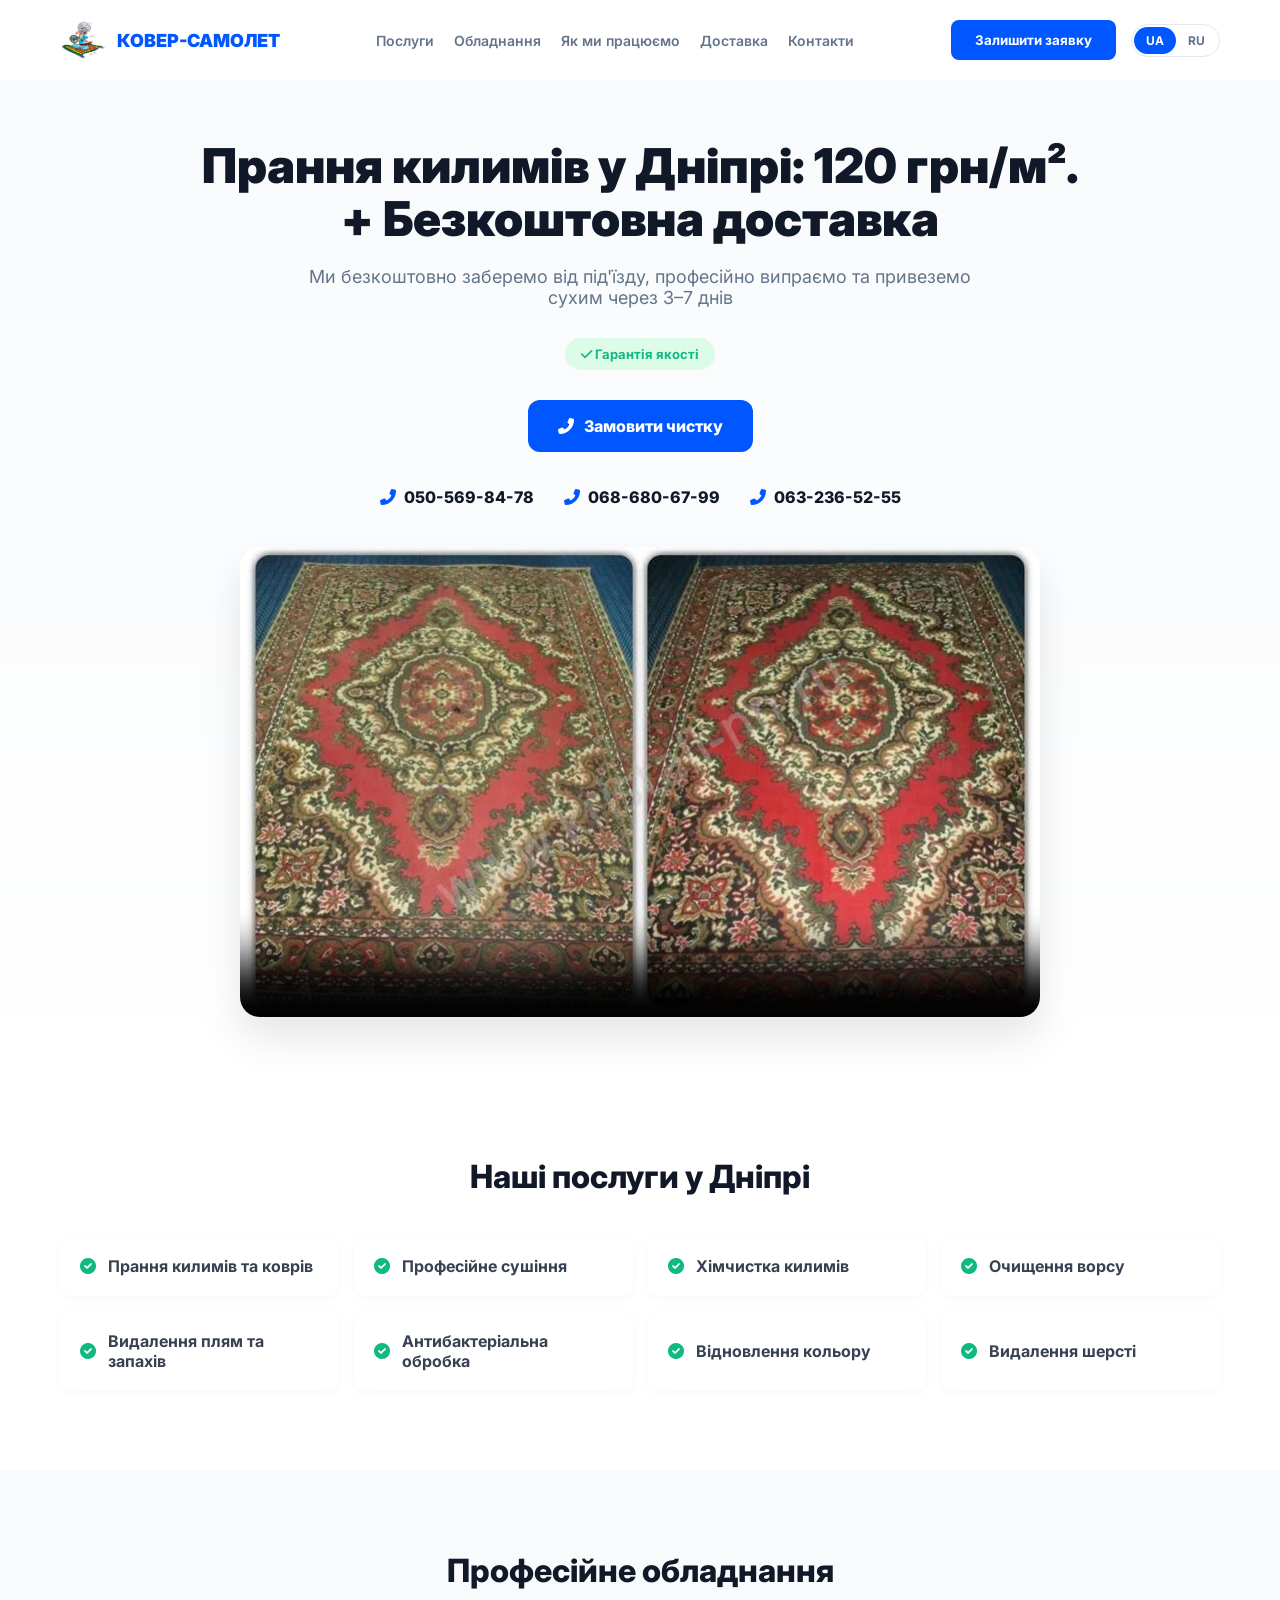
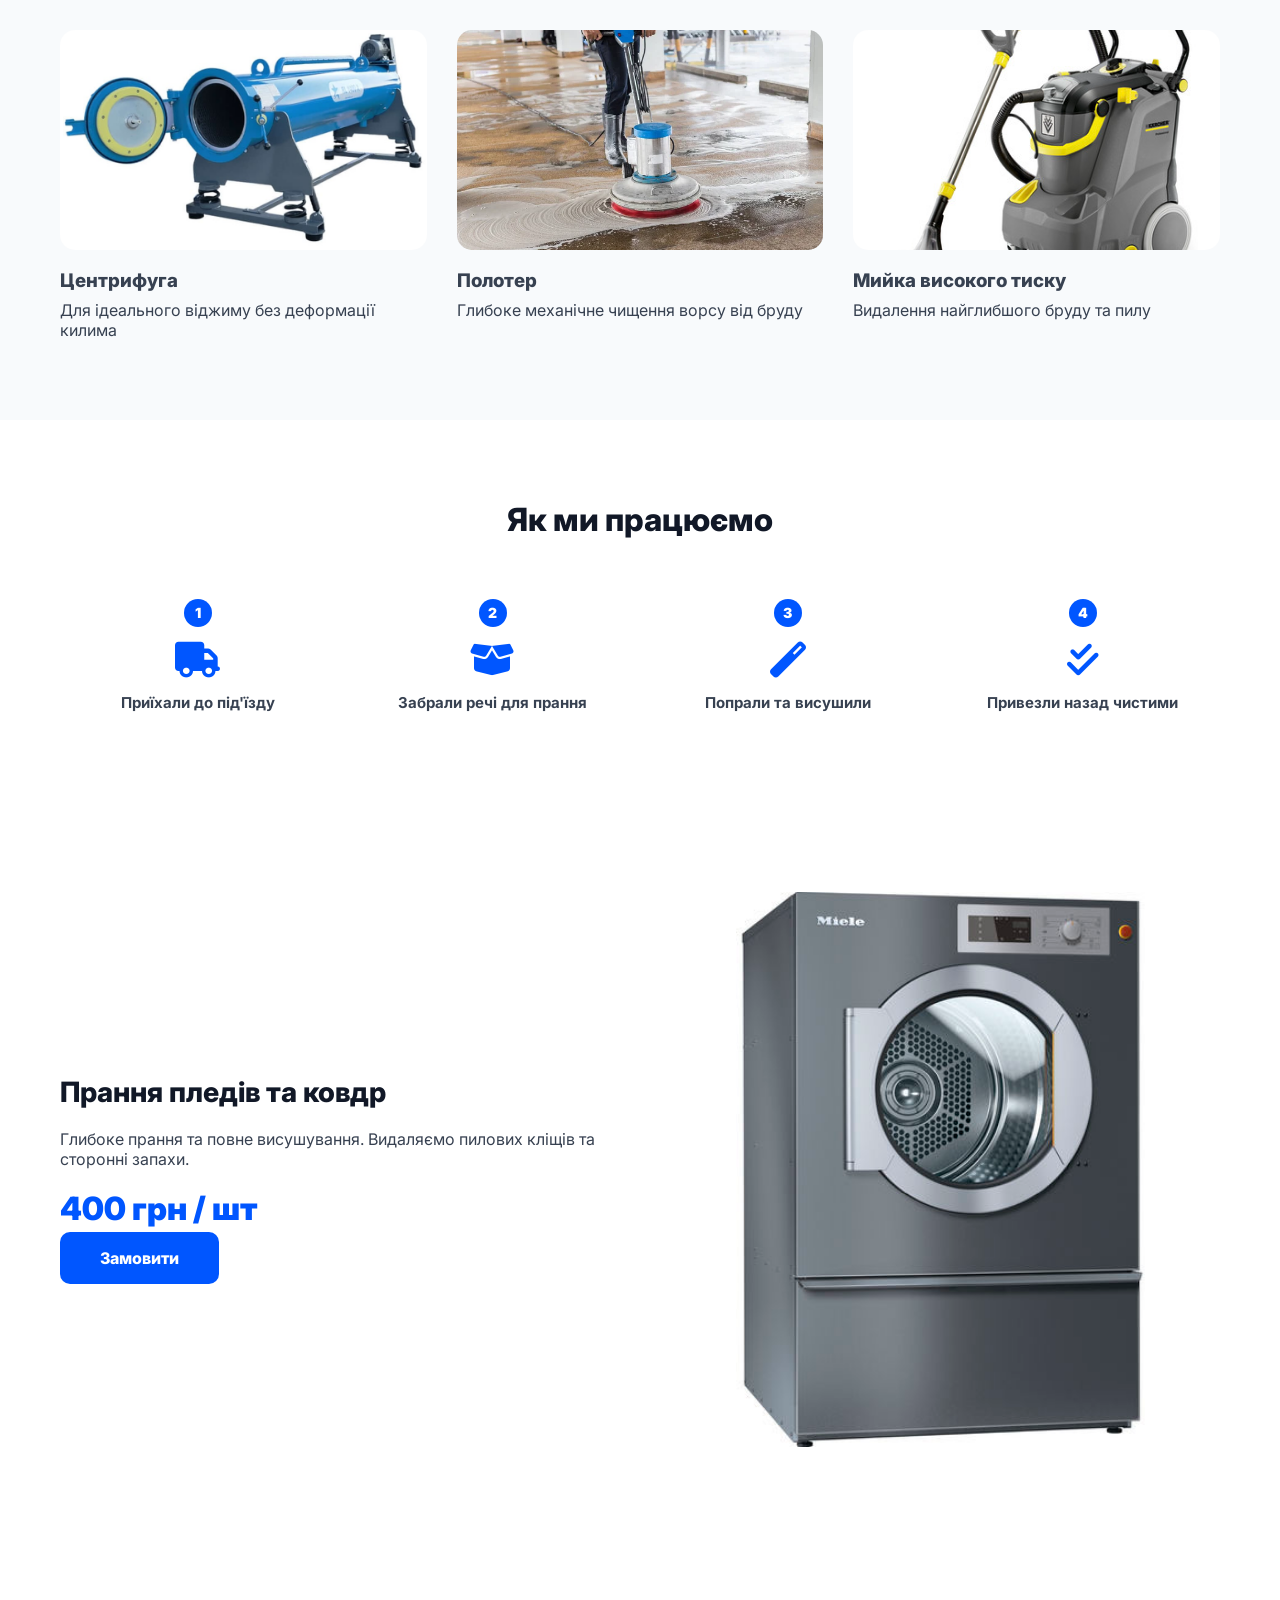
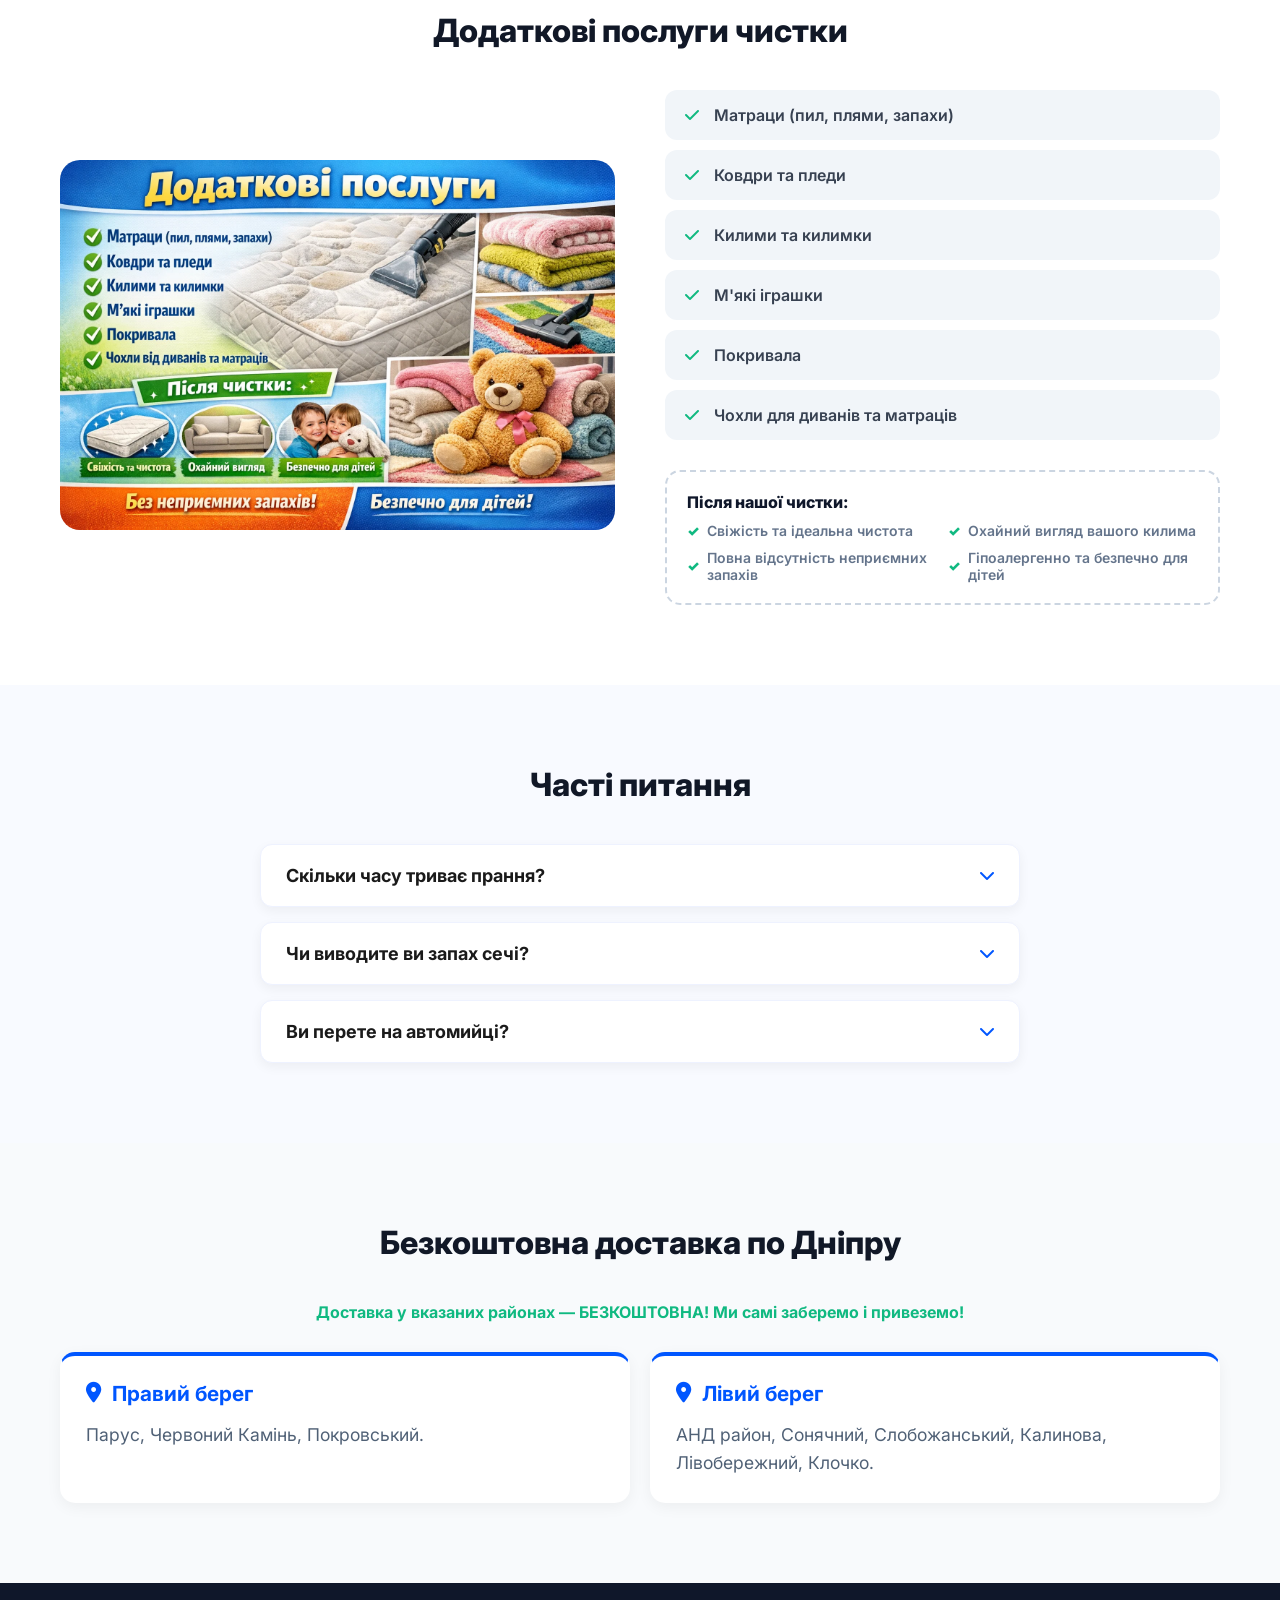
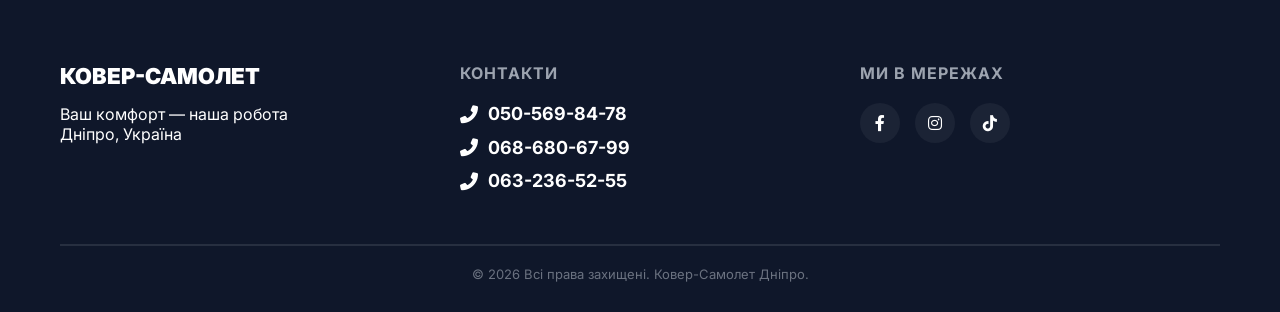
==== index.html @ 5b3a9a5a "Update index.html" ====
<!DOCTYPE html>
<html lang="uk">
<head>
    <meta charset="UTF-8">
    <meta name="viewport" content="width=device-width, initial-scale=1.0">
    
    <title>Прання килимів Дніпро 120 грн/м² | Хімчистка килимів з доставкою</title>
    <meta name="description" content="Професійне прання килимів у Дніпрі — 120 грн/м². Безкоштовний вивіз та доставка: Лівий берег, Парус, Перемога, Тополя, Калинова, Клочко, пр. Правда. Видаляємо плями та запахи за 3-7 днів!">
    <meta name="keywords" content="прання килимів дніпро, хімчистка килимів дніпро ціна, мийка коврів дніпро, почистити килим дніпро, прання ковдр дніпро, видалення запаху сечі з килима, виведення плям, прання пледів, чистка дитячих іграшок, прання пуховика дніпро, ковер самолет дніпро, прання килимів лівий берег, парус, перемога, тополя, калинова, клочко, проспект правди дніпро">
    
    <link rel="canonical" href="https://koversamolet.website/">
    <link rel="alternate" hreflang="uk" href="https://koversamolet.website/">
    <link rel="alternate" hreflang="ru" href="https://koversamolet.website/index-ru.html">
    <link rel="alternate" hreflang="x-default" href="https://koversamolet.website/">

    <meta property="og:type" content="website">
    <meta property="og:url" content="https://koversamolet.website/">
    <meta property="og:title" content="Прання килимів Дніпро — 120 грн/м² + Безкоштовна доставка">
    <meta property="og:description" content="Якісна мийка килимів, ковдр та верхнього одягу. Заберемо брудне — привеземо чисте! Працюємо по всьому Дніпру.">
    <meta property="og:image" content="https://koversamolet.website/images/6.png">
    <meta property="og:site_name" content="Ковер-Самолет">

    <script async src="https://www.googletagmanager.com/gtag/js?id=G-PGRF6WMZ29"></script>
    <script>
      window.dataLayer = window.dataLayer || [];
      function gtag(){dataLayer.push(arguments);}
      gtag('js', new Date());
      gtag('config', 'G-PGRF6WMZ29');
    </script>

    <script type="application/ld+json">
    {
      "@context": "https://schema.org",
      "@type": "LocalBusiness",
      "name": "Ковер-Самолет Дніпро",
      "image": "https://koversamolet.website/images/6.png",
      "@id": "https://koversamolet.website/",
      "url": "https://koversamolet.website/",
      "telephone": "+380505698478",
      "priceRange": "120 UAH - 400 UAH",
      "address": {
        "@type": "PostalAddress",
        "addressLocality": "Дніпро",
        "addressRegion": "Дніпропетровська область",
        "addressCountry": "UA"
      },
      "geo": {
        "@type": "GeoCoordinates",
        "latitude": 48.4647,
        "longitude": 35.0462
      },
      "openingHoursSpecification": {
        "@type": "OpeningHoursSpecification",
        "dayOfWeek": ["Monday", "Tuesday", "Wednesday", "Thursday", "Friday", "Saturday"],
        "opens": "09:00",
        "closes": "19:00"
      },
      "sameAs": [
        "https://www.facebook.com/kover.samolet.2025",
        "https://www.instagram.com/kover_samolet_dnipro/",
        "https://www.tiktok.com/@koversam0let"
      ]
    }
    </script>

    <link rel="stylesheet" href="style.css">
    <link rel="icon" type="image/png" href="images/favico8.png">
    <link rel="stylesheet" href="https://cdnjs.cloudflare.com/ajax/libs/font-awesome/6.0.0/css/all.min.css">
    <link href="https://fonts.googleapis.com/css2?family=Inter:wght@400;600;700;800;900&display=swap" rel="stylesheet">
</head>
<body>

<header class="header">
    <div class="container header-row">
        <div class="header-logo">
            <img src="images/6.png" alt="Ковер-Самолет Дніпро лого">
            <span class="brand-name">КОВЕР-САМОЛЕТ</span>
        </div>

        <nav class="header-nav" id="headerNav">
            <ul class="nav-list">
                <li><a href="#services">Послуги</a></li>
                <li><a href="#equipment">Обладнання</a></li>
                <li><a href="#how-it-works">Як ми працюємо</a></li>
                <li><a href="#delivery">Доставка</a></li>
                <li><a href="#contacts">Контакти</a></li>
            </ul>
        </nav>

        <div class="header-right">
            <button class="btn-blue modal-trigger desktop-only-btn">Залишити заявку</button>
                <div class="lang-switcher-pill">
                    <a href="/" class="lang-pill active">UA</a>
                    <a href="index-ru.html" class="lang-pill">RU</a>
                </div>
            <button class="menu-toggle" id="menuToggle">
                <i class="fas fa-bars"></i>
            </button>
        </div>
    </div>
</header>

<button class="mobile-floating-btn modal-trigger">
    <i class="fas fa-paper-plane"></i>
    <span>Залишити заявку</span>
</button>

<main>
    <section class="hero-section">
        <div class="container text-center">
            <h1 class="hero-h1">
            Прання килимів у Дніпрі: 120 грн/м².<br>
            + Безкоштовна доставка
            </h1>
            <p class="hero-subtext">Ми безкоштовно заберемо від під'їзду, професійно випраємо та привеземо сухим через 3–7 днів </p>
            
            <div class="hero-badges">
                <!-- <span class="badge-blue">довгий ворс 120 грн/м²</span> -->
                <span class="badge-green"><i class="fas fa-check"></i> Гарантія якості</span>
            </div>

            <div class="hero-action-btns">
                <a href="tel:0505698478" class="btn-main-solid">
                    <i class="fas fa-phone-alt"></i> 
                    <span>Замовити чистку</span>
                </a>
            </div>

            <div class="hero-phones-row">
                <a href="tel:0505698478"><i class="fas fa-phone-alt"></i> 050-569-84-78</a>
                <a href="tel:0686806799"><i class="fas fa-phone-alt"></i> 068-680-67-99</a>
                <a href="tel:0632365255"><i class="fas fa-phone-alt"></i> 063-236-52-55</a>
            </div>

            <div class="hero-video-box">
                <video controls playsinline poster="images/ba.webp">
                    <source src="video/1.mp4" type="video/mp4">
                </video>
            </div>
        </div>
    </section>

    <section id="services" class="section-padding">
        <div class="container">
            <h2 class="title-l text-center">Наші послуги у Дніпрі</h2>
            <div class="services-grid">
                <div class="s-card"><i class="fas fa-check-circle"></i> <span>Прання килимів та коврів</span></div>
                <div class="s-card"><i class="fas fa-check-circle"></i> <span>Професійне сушіння</span></div>
                <div class="s-card"><i class="fas fa-check-circle"></i> <span>Хімчистка килимів</span></div>
                <div class="s-card"><i class="fas fa-check-circle"></i> <span>Очищення ворсу</span></div>
                <div class="s-card"><i class="fas fa-check-circle"></i> <span>Видалення плям та запахів</span></div>
                <div class="s-card"><i class="fas fa-check-circle"></i> <span>Антибактеріальна обробка</span></div>
                <div class="s-card"><i class="fas fa-check-circle"></i> <span>Відновлення кольору</span></div>
                <div class="s-card"><i class="fas fa-check-circle"></i> <span>Видалення шерсті</span></div>
            </div>
        </div>
    </section>

    <section id="equipment" class="section-padding bg-soft">
        <div class="container">
            <h2 class="title-l text-center">Професійне обладнання</h2>
            <div class="equip-grid">
                <div class="equip-card">
                    <img src="images/2.jpg" alt="Центрифуга для віджиму килимів Дніпро">
                    <h3>Центрифуга</h3>
                    <p>Для ідеального віджиму без деформації килима</p>
                </div>
                <div class="equip-card">
                    <img src="images/1.jpg" alt="Полотер для механічного чищення ворсу килима">
                    <h3>Полотер</h3>
                    <p>Глибоке механічне чищення ворсу від бруду</p>
                </div>
                <div class="equip-card">
                    <img src="images/3.jpg" alt="Мийка високого тиску для чистки коврів">
                    <h3>Мийка високого тиску</h3>
                    <p>Видалення найглибшого бруду та пилу</p>
                </div>
            </div>
        </div>
    </section>

    <section id="how-it-works" class="section-padding">
        <div class="container">
            <h2 class="title-l text-center">Як ми працюємо</h2>
            <div class="steps-container">
                <div class="step-item">
                    <span class="step-num">1</span>
                    <i class="fas fa-truck"></i>
                    <p>Приїхали до під'їзду</p>
                </div>
                <div class="step-item">
                    <span class="step-num">2</span>
                    <i class="fas fa-box-open"></i>
                    <p>Забрали речі для прання</p>
                </div>
                <div class="step-item">
                    <span class="step-num">3</span>
                    <i class="fas fa-magic"></i>
                    <p>Попрали та висушили</p>
                </div>
                <div class="step-item">
                    <span class="step-num">4</span>
                    <i class="fas fa-check-double"></i>
                    <p>Привезли назад чистими</p>
                </div>
            </div>
        </div>
    </section>

    <!-- <section class="section-padding bg-soft">
        <div class="container split-layout">
            <div class="split-visual">
                <img src="images/VERHNYA.png" alt="Прання та чистка верхнього одягу Дніпро" class="rounded-img">
            </div>
            <div class="split-content">
                <h2 class="title-m">Прання верхнього одягу</h2>
                <p>Бережне чищення курток, пуховиків та пальт. Зберігаємо структуру наповнювача та колір.</p>
                <div class="price-tag"><span>400 грн / шт</span></div>
                <a href="tel:0505698478" class="btn-blue-xl">Замовити</a>
            </div>
        </div>
    </section> -->

    <section class="section-padding">
        <div class="container split-layout reverse">
            <div class="split-visual">
                <img src="images/5.jpg" alt="Професійне прання пледів та ковдр у Дніпрі" class="rounded-img">
            </div>
            <div class="split-content">
                <h2 class="title-m">Прання пледів та ковдр</h2>
                <p>Глибоке прання та повне висушування. Видаляємо пилових кліщів та сторонні запахи.</p>
                <div class="price-tag"><span>400 грн / шт</span></div>
                <a href="tel:0505698478" class="btn-blue-xl">Замовити</a>
            </div>
        </div>
    </section>

    <section class="section-padding">
        <div class="container">
            <h2 class="title-l text-center">Додаткові послуги чистки</h2>
            <div class="split-layout">
                <div class="split-visual">
                    <img src="images/dodatkoviposlugi.webp" alt="Додаткові послуги Ковер-Самолет" class="rounded-img">
                </div>
                <div class="split-content">
                    <div class="extra-services-list">
                        <div class="extra-item"><i class="fas fa-check"></i> <span>Матраци (пил, плями, запахи)</span></div>
                        <div class="extra-item"><i class="fas fa-check"></i> <span>Ковдри та пледи</span></div>
                        <div class="extra-item"><i class="fas fa-check"></i> <span>Килими та килимки</span></div>
                        <div class="extra-item"><i class="fas fa-check"></i> <span>М'які іграшки</span></div>
                        <div class="extra-item"><i class="fas fa-check"></i> <span>Покривала</span></div>
                        <div class="extra-item"><i class="fas fa-check"></i> <span>Чохли для диванів та матраців</span></div>
                    </div>
                    
                    <div class="after-clean-box">
                        <h4>Після нашої чистки:</h4>
                        <ul class="after-list">
                            <li>Свіжість та ідеальна чистота</li>
                            <li>Охайний вигляд вашого килима</li>
                            <li>Повна відсутність неприємних запахів</li>
                            <li>Гіпоалергенно та безпечно для дітей</li>
                        </ul>
                    </div>
                </div>
            </div>
        </div>
    </section>

    <section class="faq-section">
        <div class="container">
            <h2 class="title-l text-center">Часті питання</h2>
            <div class="faq-container">
                <div class="faq-item">
                    <button class="faq-question">
                        <span>Скільки часу триває прання?</span>
                        <i class="fas fa-chevron-down"></i>
                    </button>
                    <div class="faq-answer">
                        <div class="faq-answer-content">
                            Зазвичай весь процес (забір, прання, сушіння та доставка) займає від 3 до 7 днів.
                        </div>
                    </div>
                </div>

                <div class="faq-item">
                    <button class="faq-question">
                        <span>Чи виводите ви запах сечі?</span>
                        <i class="fas fa-chevron-down"></i>
                    </button>
                    <div class="faq-answer">
                        <div class="faq-answer-content">
                            Так, ми використовуємо спеціалізовану хімію, яка розщеплює джерело запаху на молекулярному рівні.
                        </div>
                    </div>
                </div>

                <div class="faq-item">
                    <button class="faq-question">
                        <span>Ви перете на автомийці?</span>
                        <i class="fas fa-chevron-down"></i>
                    </button>
                    <div class="faq-answer">
                        <div class="faq-answer-content">
                            Ні! У нас професійний цех з центрифугою та камерою для сушіння. Це гарантує якість.
                        </div>
                    </div>
                </div>
            </div>
        </div>
    </section>

    <section id="delivery" class="section-padding bg-soft">
        <div class="container">
            <h2 class="title-l text-center">Безкоштовна доставка по Дніпру</h2>
            <p class="text-center" style="margin-bottom: 30px; color: var(--green); font-weight: 700;">
                Доставка у вказаних районах — БЕЗКОШТОВНА! Ми самі заберемо і привеземо!
            </p>
            
            <div style="display: grid; grid-template-columns: repeat(auto-fit, minmax(300px, 1fr)); gap: 20px;">
                <div class="dist-card" style="background: #fff; padding: 25px; border-radius: 15px; box-shadow: 0 4px 15px rgba(0,0,0,0.05); border-top: 4px solid var(--blue);">
                    <h4 style="color: var(--blue); margin-bottom: 15px; font-size: 1.3rem;">
                        <i class="fas fa-map-marker-alt"></i> Правий берег
                    </h4>
                    <p style="line-height: 1.6; font-size: 1.1rem;">
                        Парус, Червоний Камінь, Покровський.
                    </p>
                </div>
                
                <div class="dist-card" style="background: #fff; padding: 25px; border-radius: 15px; box-shadow: 0 4px 15px rgba(0,0,0,0.05); border-top: 4px solid var(--blue);">
                    <h4 style="color: var(--blue); margin-bottom: 15px; font-size: 1.3rem;">
                        <i class="fas fa-map-marker-alt"></i> Лівий берег
                    </h4>
                    <p style="line-height: 1.6; font-size: 1.1rem;">
                        АНД район, Сонячний, Слобожанський, Калинова, Лівобережний, Клочко.
                    </p>
                </div>
            </div>
        </div>
    </section>
</main>

<footer class="footer-dark" id="contacts">
    <div class="container">
        <div class="footer-grid">
            <div class="footer-brand-col">
                <h2 class="f-logo">КОВЕР-САМОЛЕТ</h2>
                <p>Ваш комфорт — наша робота</p>
                <p>Дніпро, Україна</p>
            </div>
            <div class="footer-contacts-col">
                <h3>Контакти</h3>
                <div class="f-item">
                    <a href="tel:0505698478" style="text-decoration: none; color: inherit; display: inline-flex; align-items: center; gap: 10px;">
                        <i class="fas fa-phone-alt"></i> 050-569-84-78
                    </a>
                </div>
                <div class="f-item">
                    <a href="tel:0686806799" style="text-decoration: none; color: inherit; display: inline-flex; align-items: center; gap: 10px;">
                        <i class="fas fa-phone-alt"></i> 068-680-67-99
                    </a>
                </div>
                <div class="f-item">
                    <a href="tel:0632365255" style="text-decoration: none; color: inherit; display: inline-flex; align-items: center; gap: 10px;">
                        <i class="fas fa-phone-alt"></i> 063-236-52-55
                    </a>
                </div>
            </div>
            <div class="footer-social-col">
                <h3>Ми в мережах</h3>
                <div class="social-circles">
                    <a href="https://www.facebook.com/kover.samolet.2025" aria-label="Facebook"><i class="fab fa-facebook-f"></i></a>
                    <a href="https://www.instagram.com/kover_samolet_dnipro/" aria-label="Instagram"><i class="fab fa-instagram"></i></a>
                    <a href="https://www.tiktok.com/@koversam0let" aria-label="TikTok"><i class="fab fa-tiktok"></i></a>
                </div>
            </div>
        </div>
        <div class="footer-bottom">© 2026 Всі права захищені. Ковер-Самолет Дніпро.</div>
    </div>
</footer>

<div class="modal-overlay" id="requestModal">
    <div class="modal-box">
        <button class="close-modal">&times;</button>
        <h3>Швидка заявка</h3>
        <p>Залиште контакти, ми передзвонимо!</p>
        <form id="contactForm">
            <div class="form-group">
                <input type="text" id="formName" placeholder="Ваше ім'я" required>
            </div>
            <div class="form-group">
                <input type="tel" id="formPhone" placeholder="+38 (0__) ___ __ __" required>
            </div>
            <div class="form-group">
                <select id="formService">
                    <option value="carpet">Прання килима</option>
                    <option value="blanket">Прання пледа/ковдри</option>
                    <option value="clothes">Верхній одяг</option>
                </select>
            </div>
            <button type="submit" class="btn-blue-xl w-100">Відправити</button>
        </form>
    </div>
</div>
<script src="script.js"></script>
</body>
</html>
---- style.css ----
:root {
    --blue: #0056ff;
    --dark: #0f172a;
    --footer: #111827;
    --text: #374151;
    --light-bg: #f8fafc;
    --green: #10b981;
}

* { margin: 0; padding: 0; box-sizing: border-box; font-family: 'Inter', sans-serif; }
html { scroll-behavior: smooth; }
body { color: var(--text); background: #fff; overflow-x: hidden; width: 100%; }
.container { max-width: 1200px; margin: 0 auto; padding: 0 20px; }

/* Header */
.header { background: #fff; height: 80px; display: flex; align-items: center; position: sticky; top: 0; z-index: 1000; transition: 0.3s; }
.header-row { width: 100%; display: flex; justify-content: space-between; align-items: center; }
.header-logo { display: flex; align-items: center; gap: 10px; z-index: 1001; }
.header-logo img { height: 40px; }
.brand-name { font-weight: 900; font-size: 18px; color: var(--blue); }

.nav-list { list-style: none; display: flex; gap: 20px; }
.nav-list a { text-decoration: none; color: #64748b; font-weight: 600; font-size: 14px; transition: 0.3s; }
.nav-list a:hover { color: var(--blue); }

.header-right { display: flex; align-items: center; gap: 15px; }

/* Lang Pill */
.lang-switcher-pill { display: flex; border: 1px solid #e2e8f0; border-radius: 50px; background: #fff; padding: 2px; }
.lang-pill { padding: 6px 12px; font-size: 12px; font-weight: 700; cursor: pointer; color: #64748b; border-radius: 50px; transition: 0.3s; }
.lang-pill.active { background: var(--blue); color: #fff; }

/* Burger Toggle */
.menu-toggle { display: none; background: none; border: none; font-size: 22px; color: var(--blue); cursor: pointer; z-index: 1001; }

/* Hero */
.hero-section { padding: 60px 0; background: linear-gradient(to bottom, #f8fafc, #fff); }
.hero-h1 { font-size: 48px; font-weight: 900; line-height: 1.1; margin-bottom: 20px; color: #111827; }
.hero-subtext { font-size: 18px; color: #64748b; margin-bottom: 30px; max-width: 700px; margin-left: auto; margin-right: auto; }
.hero-badges { display: flex; justify-content: center; gap: 10px; margin-bottom: 30px; flex-wrap: wrap; }
.badge-blue { background: #e0e7ff; color: var(--blue); padding: 8px 16px; border-radius: 30px; font-weight: 700; font-size: 13px; }
.badge-green { background: #dcfce7; color: var(--green); padding: 8px 16px; border-radius: 30px; font-weight: 700; font-size: 13px; }

.hero-action-btns { display: flex; justify-content: center; gap: 15px; margin-bottom: 35px; }
.btn-main-solid { background: var(--blue); color: #fff; padding: 16px 30px; border-radius: 12px; text-decoration: none; font-weight: 800; display: flex; align-items: center; gap: 10px; }
.btn-main-outline { border: 2px solid var(--blue); color: var(--blue); padding: 16px 30px; border-radius: 12px; text-decoration: none; font-weight: 800; display: flex; align-items: center; gap: 10px; }

.hero-phones-row { display: flex; justify-content: center; gap: 30px; margin-bottom: 40px; flex-wrap: wrap; }
.hero-phones-row a { text-decoration: none; color: #111827; font-weight: 800; font-size: 16px; display: flex; align-items: center; gap: 8px; }
.hero-phones-row a i { color: var(--blue); }

.hero-video-box { max-width: 800px; margin: 0 auto; border-radius: 20px; overflow: hidden; box-shadow: 0 20px 40px rgba(0,0,0,0.1); }
.hero-video-box video { width: 100%; display: block; }

/* Common Sections */
.section-padding { padding: 80px 0; }
.bg-soft { background: var(--light-bg); }
.title-l { font-size: 32px; font-weight: 800; margin-bottom: 40px; color: #111827; }
.title-m { font-size: 28px; font-weight: 800; margin-bottom: 20px; color: #111827; }
.text-center { text-align: center; }

/* Grids */
.services-grid { display: grid; grid-template-columns: repeat(auto-fit, minmax(260px, 1fr)); gap: 15px; }
.s-card { background: #fff; padding: 20px; border-radius: 12px; display: flex; align-items: center; gap: 12px; font-weight: 700; box-shadow: 0 2px 10px rgba(0,0,0,0.03); }
.s-card i { color: var(--green); }

.equip-grid { display: grid; grid-template-columns: repeat(auto-fit, minmax(300px, 1fr)); gap: 30px; }
.equip-card img { width: 100%; height: 220px; object-fit: cover; border-radius: 15px; margin-bottom: 15px; }
.equip-card h3 { font-weight: 800; margin-bottom: 8px; }

.steps-container { display: grid; grid-template-columns: repeat(auto-fit, minmax(200px, 1fr)); gap: 20px; }
.step-item { text-align: center; padding: 20px; }
.step-num { background: var(--blue); color: #fff; width: 28px; height: 28px; border-radius: 50%; display: flex; align-items: center; justify-content: center; margin: 0 auto 15px; font-weight: 900; font-size: 14px; }
.step-item i { font-size: 36px; color: var(--blue); margin-bottom: 15px; display: block; }
.step-item p { font-weight: 700; font-size: 15px; }

/* Split Layout */
.split-layout { display: flex; align-items: center; gap: 50px; flex-wrap: wrap; }
.split-layout.reverse { flex-direction: row-reverse; }
.split-visual, .split-content { flex: 1; min-width: 300px; }
.rounded-img { width: 100%; border-radius: 20px; }
.price-tag { font-size: 32px; font-weight: 900; color: var(--blue); margin: 20px 0; }
.btn-blue { background: var(--blue); color: #fff; border: none; padding: 12px 24px; border-radius: 8px; font-weight: 700; cursor: pointer; }
.btn-blue-xl { background: var(--blue); color: #fff; border: none; padding: 16px 40px; border-radius: 10px; font-size: 16px; font-weight: 800; cursor: pointer; transition: 0.3s; }

/* Footer */
.footer-dark { background: var(--footer); color: #fff; padding: 60px 0 20px; }
.f-logo { font-size: 22px; font-weight: 900; margin-bottom: 15px; color: #fff; }
.footer-contacts-col h3, .footer-social-col h3 { font-size: 16px; color: #9ca3af; margin-bottom: 20px; text-transform: uppercase; letter-spacing: 1px; }
.f-item { font-size: 18px; font-weight: 700; margin-bottom: 12px; }
.social-circles { display: flex; gap: 12px; }
.social-circles a { width: 40px; height: 40px; background: rgba(255,255,255,0.05); border-radius: 50%; display: flex; align-items: center; justify-content: center; color: #fff; text-decoration: none; transition: 0.3s; }
.social-circles a:hover { background: var(--blue); }
.footer-bottom { border-top: 1px solid rgba(255,255,255,0.1); padding-top: 20px; text-align: center; color: #6b7280; font-size: 13px; }

/* Modal */
.modal-overlay { position: fixed; inset: 0; background: rgba(0,0,0,0.7); z-index: 2000; display: none; align-items: center; justify-content: center; padding: 20px; }
.modal-overlay.active { display: flex; }
.modal-box { background: #fff; padding: 30px; border-radius: 20px; max-width: 400px; width: 100%; position: relative; animation: slideUp 0.3s ease; }
@keyframes slideUp { from { opacity: 0; transform: translateY(20px); } to { opacity: 1; transform: translateY(0); } }
.close-modal { position: absolute; top: 15px; right: 20px; font-size: 24px; border: none; background: none; cursor: pointer; color: #64748b; }
.form-group { margin-bottom: 15px; }
.form-group input, .form-group select { width: 100%; padding: 12px; border-radius: 8px; border: 1px solid #e2e8f0; font-size: 15px; outline: none; }
.w-100 { width: 100%; }

/* --- MOBILE OPTIMIZATION --- */
@media (max-width: 992px) {
    .menu-toggle { display: block; }
    .header-nav { position: fixed; top: 0; left: -100%; width: 80%; height: 100vh; background: #fff; z-index: 1000; padding: 100px 30px; transition: 0.4s; box-shadow: 10px 0 30px rgba(0,0,0,0.1); }
    .header-nav.active { left: 0; }
    .nav-list { flex-direction: column; gap: 25px; }
    .nav-list a { font-size: 18px; color: var(--dark); }
    .header-right .btn-blue { display: none; } /* Hide small btn on mobile header */
}

@media (max-width: 768px) {
    .hero-h1 { font-size: 32px; }
    .hero-subtext { font-size: 16px; }
    .hero-action-btns { flex-direction: column; }
    .btn-main-solid, .btn-main-outline { width: 100%; justify-content: center; }
    .hero-phones-row { flex-direction: column; gap: 15px; align-items: center; }
    .section-padding { padding: 50px 0; }
    .title-l { font-size: 26px; }
    .split-layout.reverse { flex-direction: column; } /* Don't reverse on mobile for better flow */
    .split-layout { text-align: center; }
}
/* Стилі для додаткових послуг */
.extra-services-list { display: flex; flex-direction: column; gap: 10px; margin-bottom: 30px; }
.extra-item { 
    background: #f1f5f9; 
    padding: 15px 20px; 
    border-radius: 12px; 
    display: flex; 
    align-items: center; 
    gap: 15px; 
    font-weight: 600;
    transition: 0.3s;
}
.extra-item i { color: var(--green); }
.extra-item:hover { background: #e2e8f0; transform: translateX(5px); }

.after-clean-box { background: #fff; border: 2px dashed #cbd5e1; padding: 20px; border-radius: 15px; }
.after-clean-box h4 { margin-bottom: 10px; color: var(--dark); font-weight: 800; }
.after-list { list-style: none; display: grid; grid-template-columns: 1fr 1fr; gap: 10px; }
.after-list li { font-size: 14px; font-weight: 600; color: #64748b; display: flex; align-items: center; gap: 8px; }
.after-list li::before { content: '✓'; color: var(--green); font-weight: 900; }

@media (max-width: 600px) {
    .after-list { grid-template-columns: 1fr; }
}
/* Контейнер для питань */
.faq-container {
    max-width: 900px;
    margin: 40px auto;
    display: flex;
    flex-direction: column;
    gap: 16px; /* Відстань між картками */
    padding: 0 20px;
}

/* Сама картка */
.faq-item {
    background: #ffffff;
    border-radius: 12px;
    box-shadow: 0 4px 12px rgba(0, 0, 0, 0.05); /* М'яка тінь */
    overflow: hidden;
    transition: transform 0.2s ease, box-shadow 0.2s ease;
}

/* Кнопка питання */
.faq-question {
    width: 100%;
    padding: 22px 28px;
    display: flex;
    justify-content: space-between;
    align-items: center;
    background: none;
    border: none;
    cursor: pointer;
    text-align: left;
    outline: none;
}
/* Найти этот блок и заменить на: */
.footer-grid {
    display: grid;
    grid-template-columns: repeat(auto-fit, minmax(200px, 1fr));
    gap: 40px;
    /* Линия border-bottom удалена отсюда */
    padding-bottom: 40px;
}

/* Линия в .footer-bottom остается, чтобы разделять основной блок и копирайт */
.footer-bottom { 
    border-top: 1px solid rgba(255,255,255,0.1); 
    padding-top: 20px; 
    text-align: center; 
    color: #6b7280; 
    font-size: 13px; 
}
.faq-question span {
    font-size: 18px;
    font-weight: 700;
    color: #1a1a1a;
}

.faq-question i {
    font-size: 16px;
    color: #333;
    transition: transform 0.3s ease;
}

/* Блок відповіді (прихований) */
.faq-answer {
    max-height: 0;
    overflow: hidden;
    transition: max-height 0.3s ease-out;
    background: #ffffff;
}

.faq-answer-content {
    padding: 0 28px 22px 28px;
    color: #555;
    line-height: 1.6;
    font-size: 16px;
}

/* Активний стан */
.faq-item.active {
    box-shadow: 0 8px 24px rgba(0, 0, 0, 0.08);
}

.faq-item.active .faq-answer {
    max-height: 300px; /* Достатньо для тексту */
}

.faq-item.active .faq-question i {
    transform: rotate(180deg); /* Поворот стрілочки */
}
/* --- ВИПРАВЛЕННЯ ТА ДОДАТКОВІ СТИЛІ --- */

/* Секція FAQ */
.faq-section {
    padding: 80px 0;
    background-color: #f8faff;
}

.faq-container {
    max-width: 800px;
    margin: 0 auto;
    display: flex;
    flex-direction: column;
    gap: 15px;
}

.faq-item {
    background: #fff;
    border-radius: 12px;
    border: 1px solid #eef2ff;
    overflow: hidden;
    transition: all 0.3s ease;
}

.faq-question {
    width: 100%;
    padding: 20px 25px;
    display: flex;
    justify-content: space-between;
    align-items: center;
    background: none;
    border: none;
    cursor: pointer;
    font-size: 1.1rem;
    font-weight: 600;
    color: #1a2b4b;
    text-align: left;
}

.faq-question i {
    transition: transform 0.3s ease;
    color: #0056ff;
}

.faq-answer {
    max-height: 0;
    overflow: hidden;
    transition: max-height 0.3s ease-out;
    background: #fcfdff;
}

.faq-answer-content {
    padding: 0 25px 20px 25px;
    color: #506176;
    line-height: 1.6;
}

/* Активний стан FAQ */
.faq-item.active {
    border-color: #0056ff;
    box-shadow: 0 10px 25px rgba(0, 86, 255, 0.05);
}

.faq-item.active .faq-question i {
    transform: rotate(180deg);
}

.faq-item.active .faq-answer {
    max-height: 300px; /* Достатньо для тексту */
}

/* Секція Доставки */
.districts-grid {
    display: grid;
    grid-template-columns: repeat(auto-fit, minmax(280px, 1fr));
    gap: 20px;
    margin-top: 40px;
}

.dist-card {
    background: #fff;
    padding: 30px;
    border-radius: 20px;
    box-shadow: 0 10px 30px rgba(0,0,0,0.05);
    transition: transform 0.3s ease;
    border: 1px solid transparent;
}

.dist-card:hover {
    transform: translateY(-5px);
    border-color: #0056ff;
}

.dist-card h4 {
    color: #0056ff;
    font-size: 1.25rem;
    margin-bottom: 15px;
    display: flex;
    align-items: center;
    gap: 10px;
}

.dist-card p {
    color: #506176;
    line-height: 1.5;
    font-size: 0.95rem;
}

/* Виправлення футера (щоб не було дірок) */
.footer-dark {
    background: #0f172a;
    color: #fff;
    padding: 80px 0 30px;
}

.footer-grid {
    display: grid;
    grid-template-columns: repeat(auto-fit, minmax(200px, 1fr));
    gap: 40px;
    border-bottom: 1px solid rgba(255,255,255,0.1);
    padding-bottom: 40px;
}

.social-circles {
    display: flex;
    gap: 15px;
    margin-top: 15px;
}

.social-circles a {
    width: 40px;
    height: 40px;
    background: rgba(255,255,255,0.05);
    border-radius: 50%;
    display: flex;
    align-items: center;
    justify-content: center;
    color: #fff;
    text-decoration: none;
    transition: 0.3s;
}

.social-circles a:hover {
    background: #0056ff;
    transform: translateY(-3px);
}

/* Адаптивність для мобільних */
@media (max-width: 768px) {
    .faq-question {
        font-size: 1rem;
        padding: 15px;
    }
    
    .districts-grid {
        grid-template-columns: 1fr; /* На телефонах по одному в ряд */
    }
    
    .section-padding {
        padding: 50px 0;
    }

    .title-l {
        font-size: 1.8rem;
    }
}
/* Кнопка "Залишити заявку" для телефона (плавающая) */
.mobile-floating-btn {
    display: none;
    position: fixed;
    bottom: 20px;
    right: 20px;
    z-index: 999;
    background: var(--blue);
    color: white;
    border: none;
    padding: 15px 25px;
    border-radius: 50px;
    font-weight: 800;
    box-shadow: 0 10px 25px rgba(0, 86, 255, 0.4);
    align-items: center;
    gap: 10px;
    text-decoration: none;
    animation: pulse 2s infinite;
}

@keyframes pulse {
    0% { transform: scale(1); }
    50% { transform: scale(1.05); }
    100% { transform: scale(1); }
}

.desktop-only-btn { display: block; }

@media (max-width: 768px) {
    .desktop-only-btn { display: none; }
    .mobile-floating-btn { display: flex; }
    .brand-name { font-size: 14px; }
}
/* Прибираємо підкреслення у всіх посилань та номерів */
a, a:hover, a:focus, a:active {
    text-decoration: none !important;
}

/* Окремо для мобільної кнопки та футера */
.mobile-floating-btn, .f-item a, .hero-phones-row a {
    text-decoration: none !important;
}
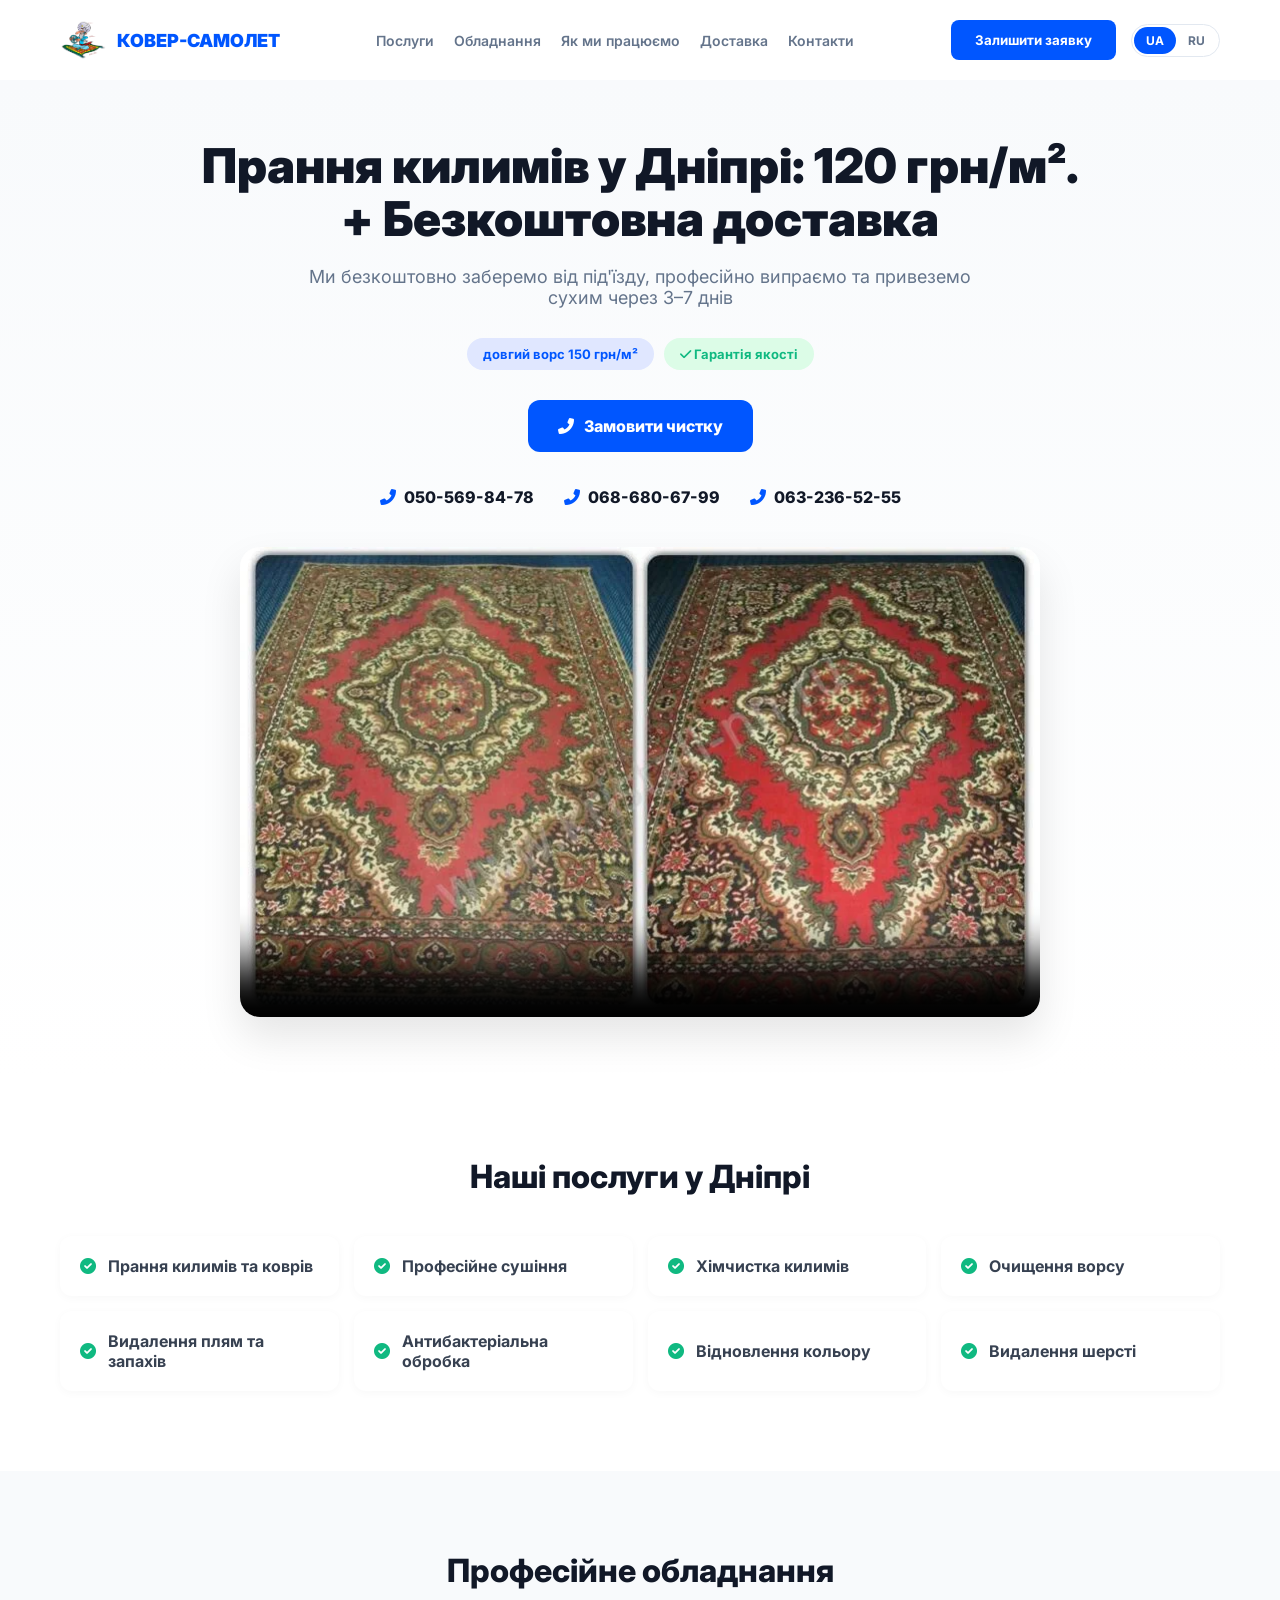
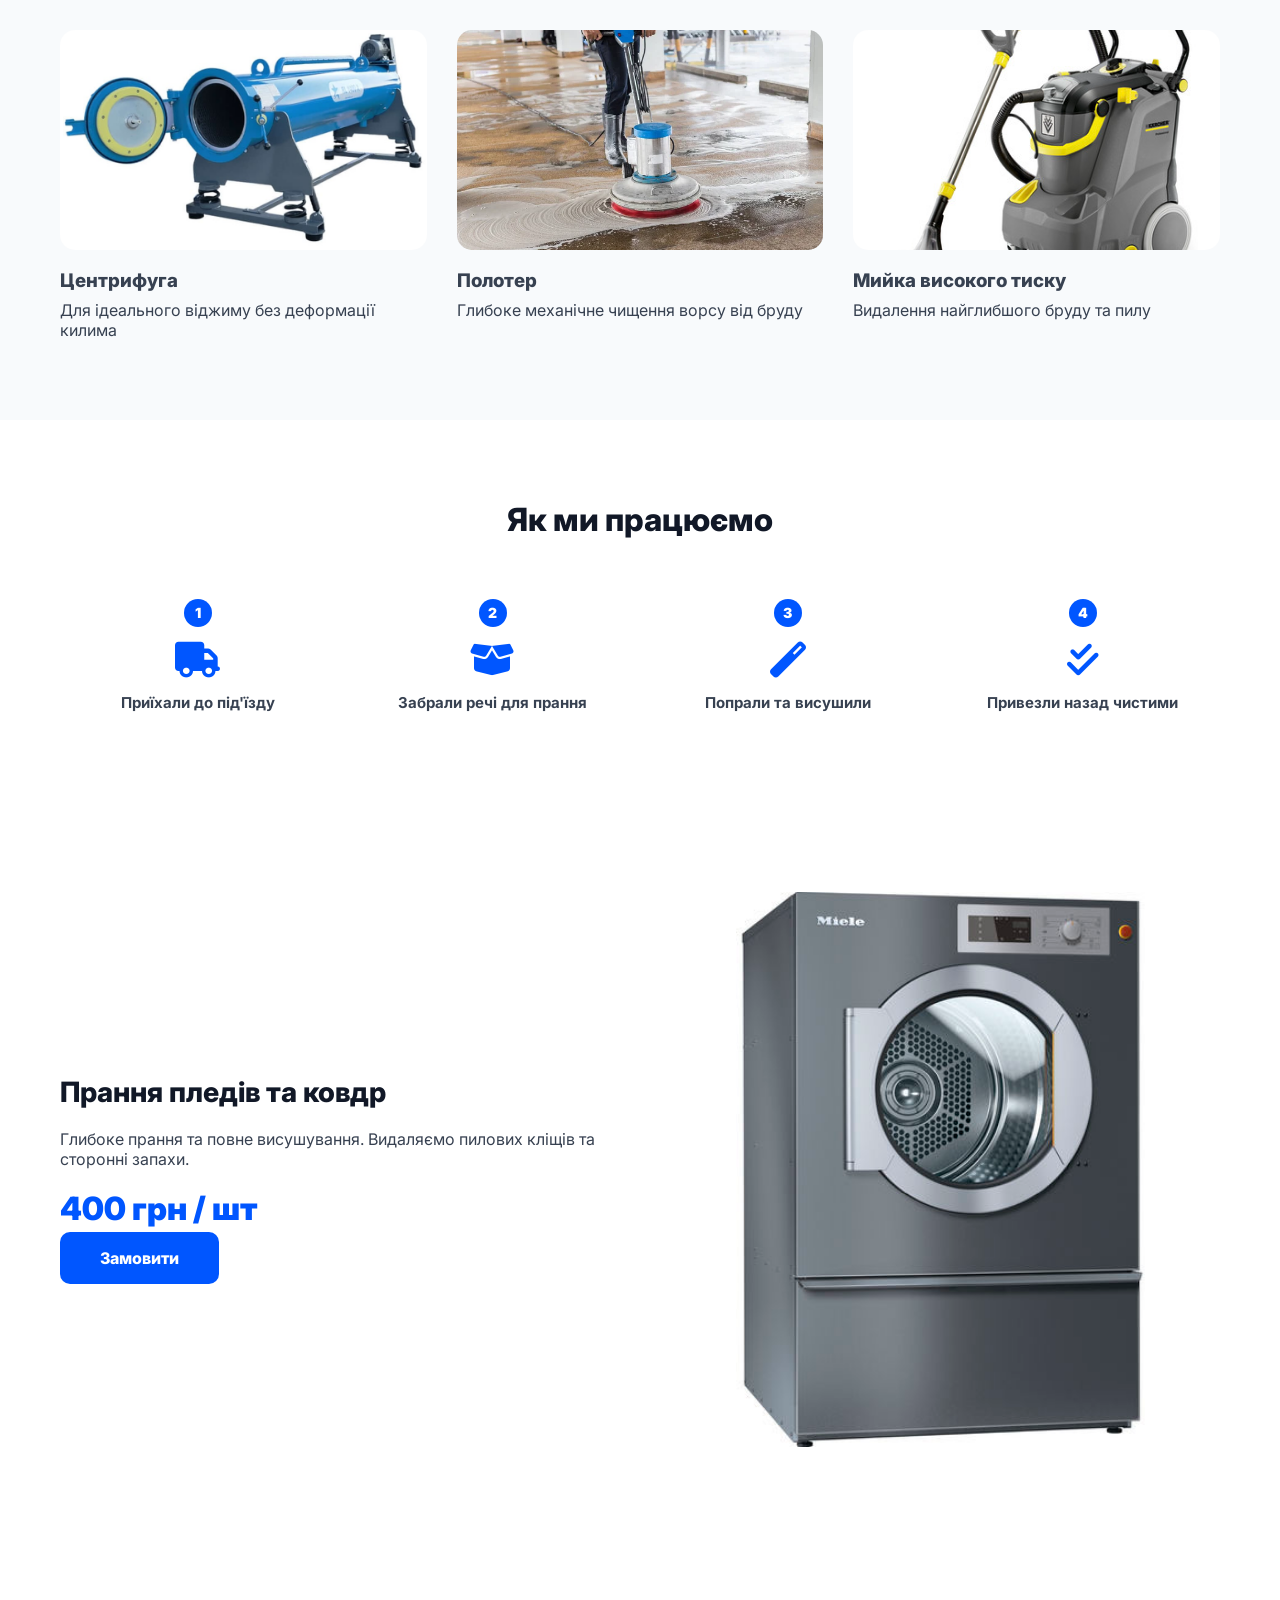
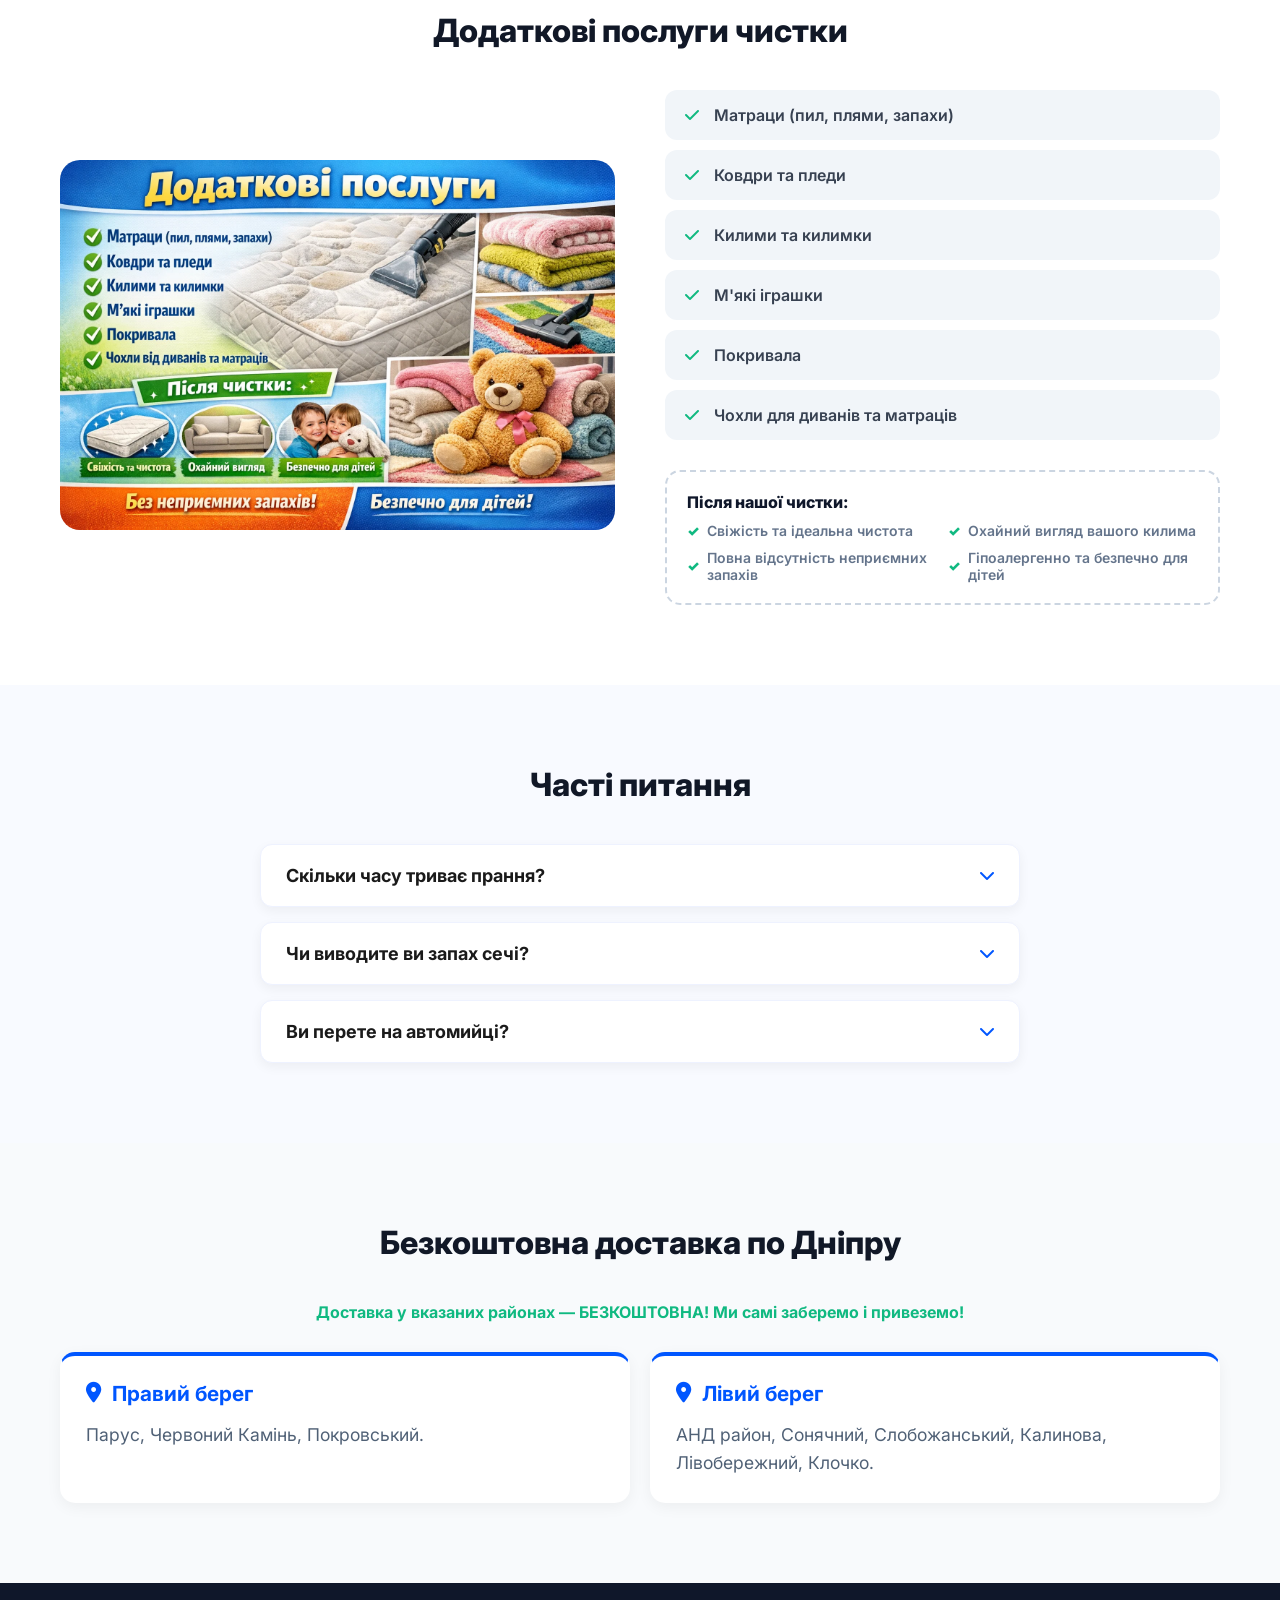
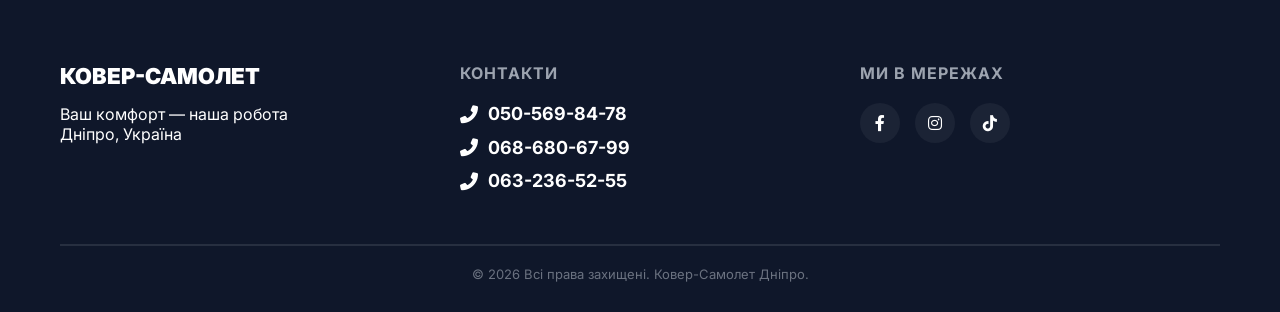
==== commit 474c7cab: "Update index.html change long vors" ====
--- a/index.html
+++ b/index.html
@@ -115,7 +115,7 @@
             <p class="hero-subtext">Ми безкоштовно заберемо від під'їзду, професійно випраємо та привеземо сухим через 3–7 днів </p>
             
             <div class="hero-badges">
-                <!-- <span class="badge-blue">довгий ворс 120 грн/м²</span> -->
+                <span class="badge-blue">довгий ворс 150 грн/м²</span>
                 <span class="badge-green"><i class="fas fa-check"></i> Гарантія якості</span>
             </div>
 
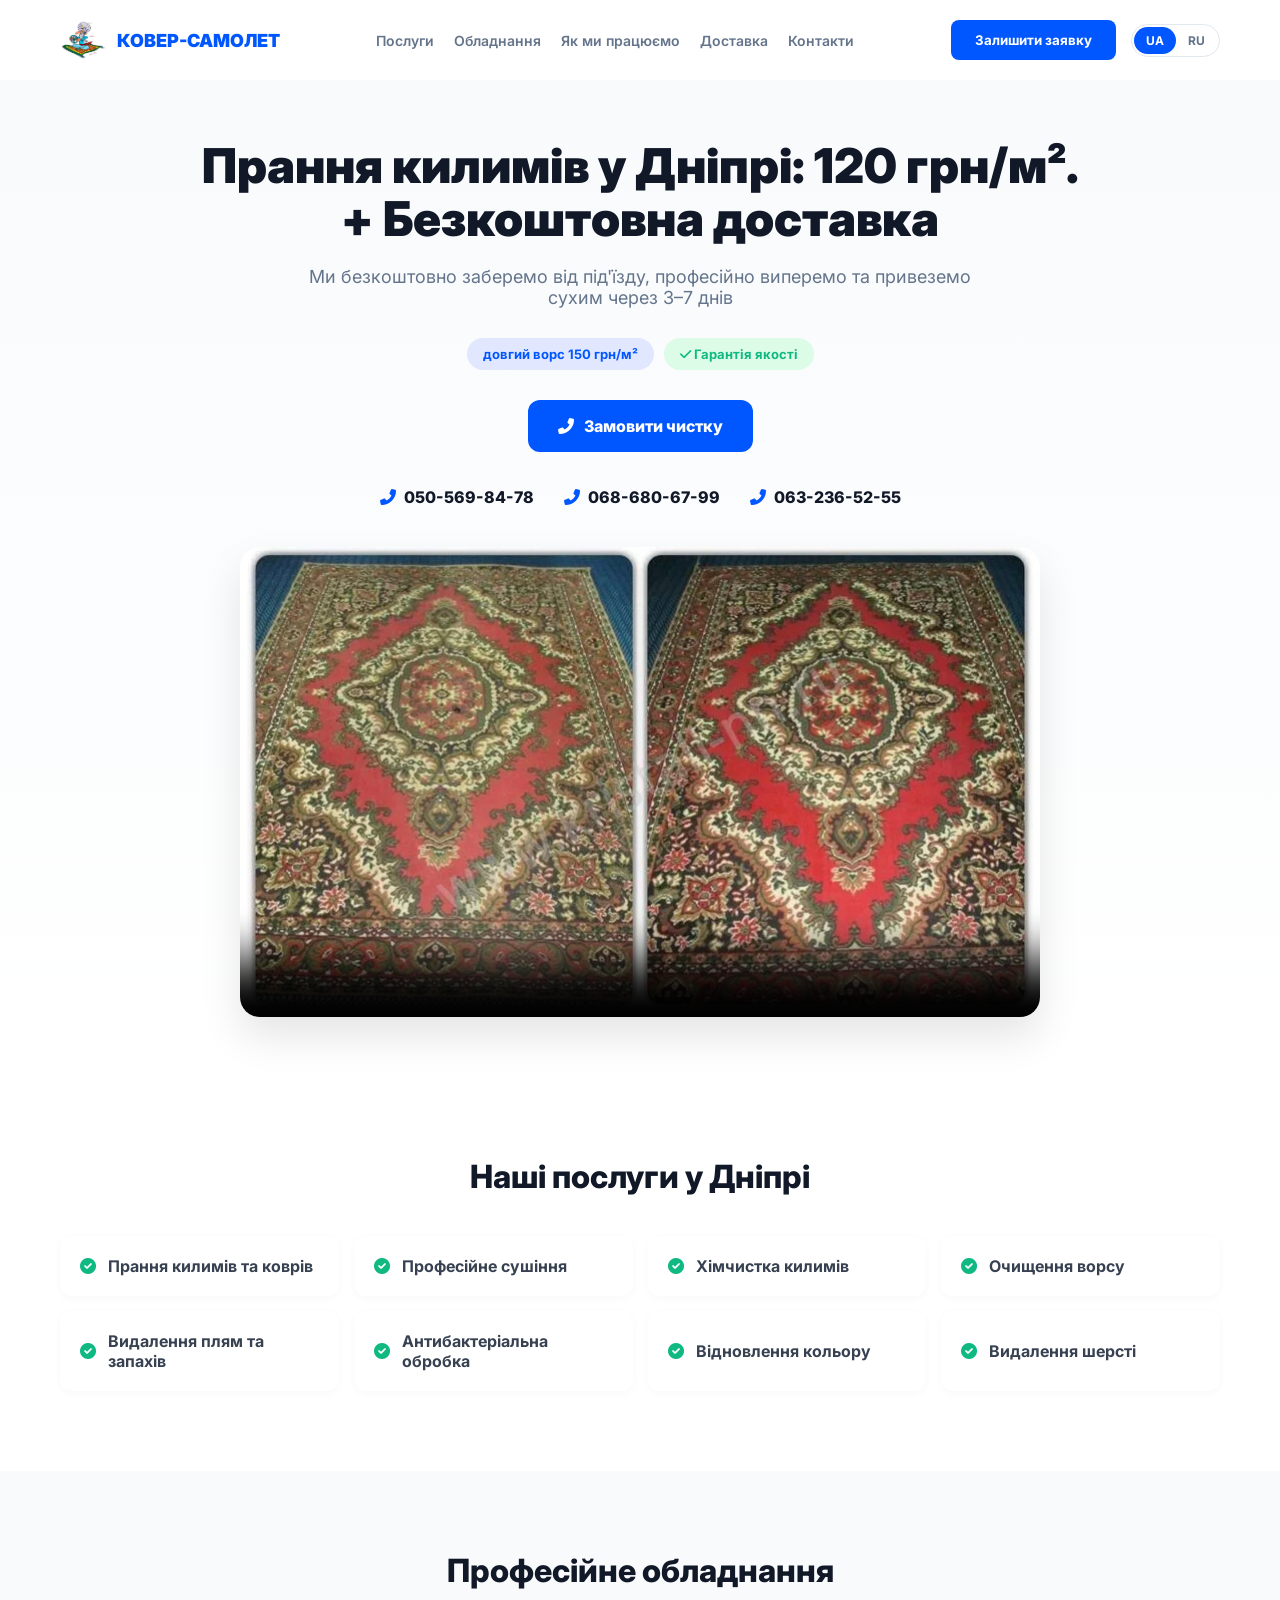
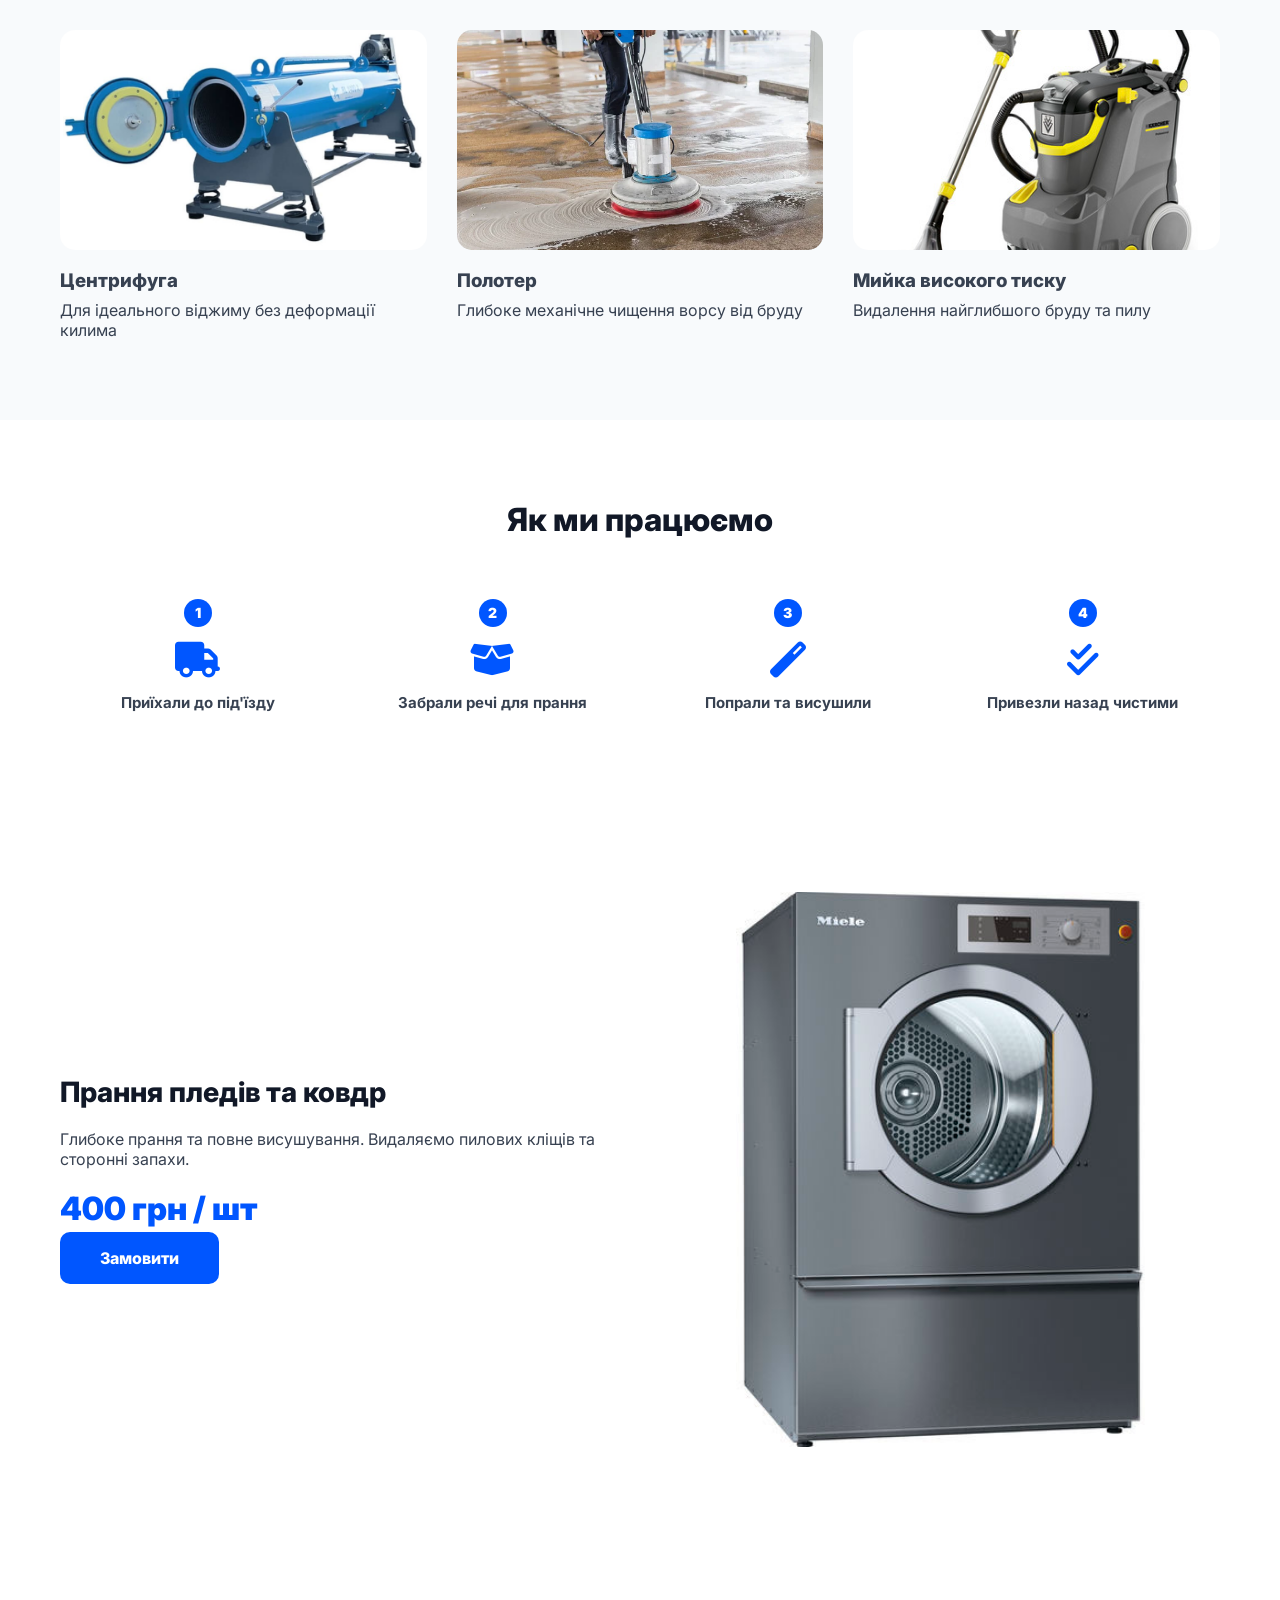
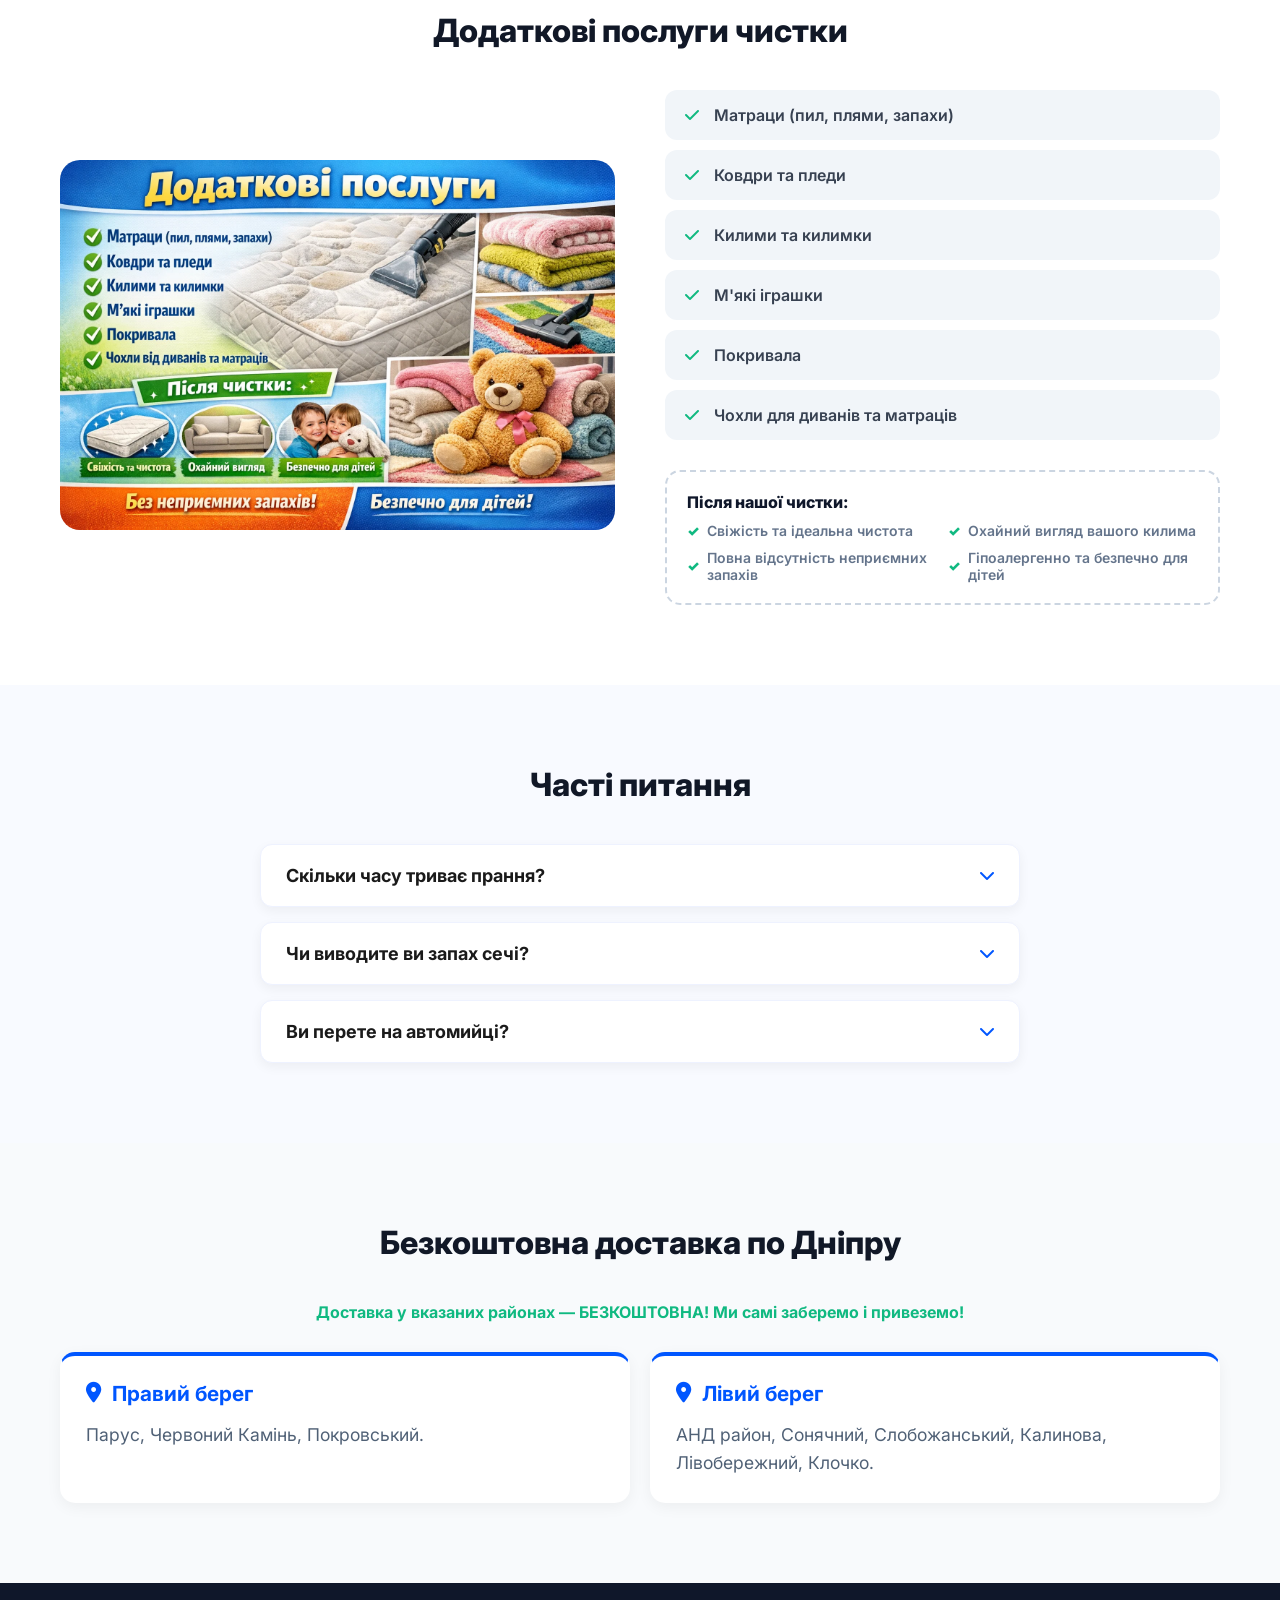
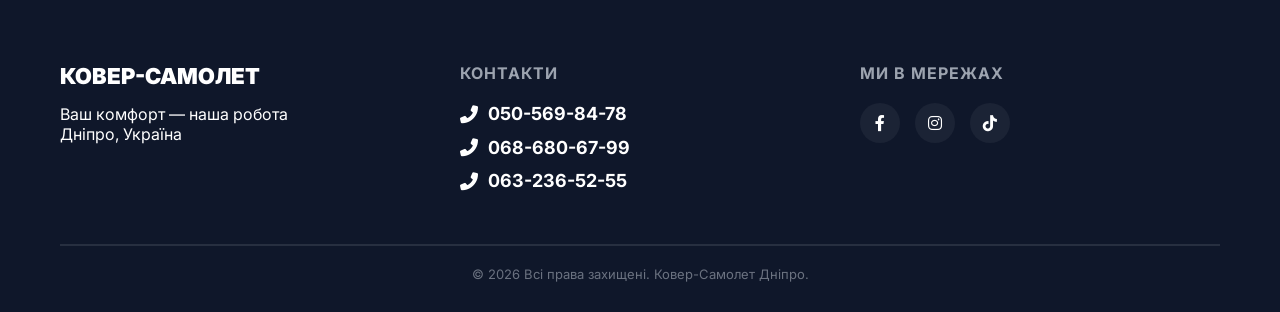
==== commit fdba6512: "Update index.html" ====
--- a/index.html
+++ b/index.html
@@ -112,7 +112,7 @@
             Прання килимів у Дніпрі: 120 грн/м².<br>
             + Безкоштовна доставка
             </h1>
-            <p class="hero-subtext">Ми безкоштовно заберемо від під'їзду, професійно випраємо та привеземо сухим через 3–7 днів </p>
+            <p class="hero-subtext">Ми безкоштовно заберемо від під'їзду, професійно виперемо та привеземо сухим через 3–7 днів </p>
             
             <div class="hero-badges">
                 <span class="badge-blue">довгий ворс 150 грн/м²</span>
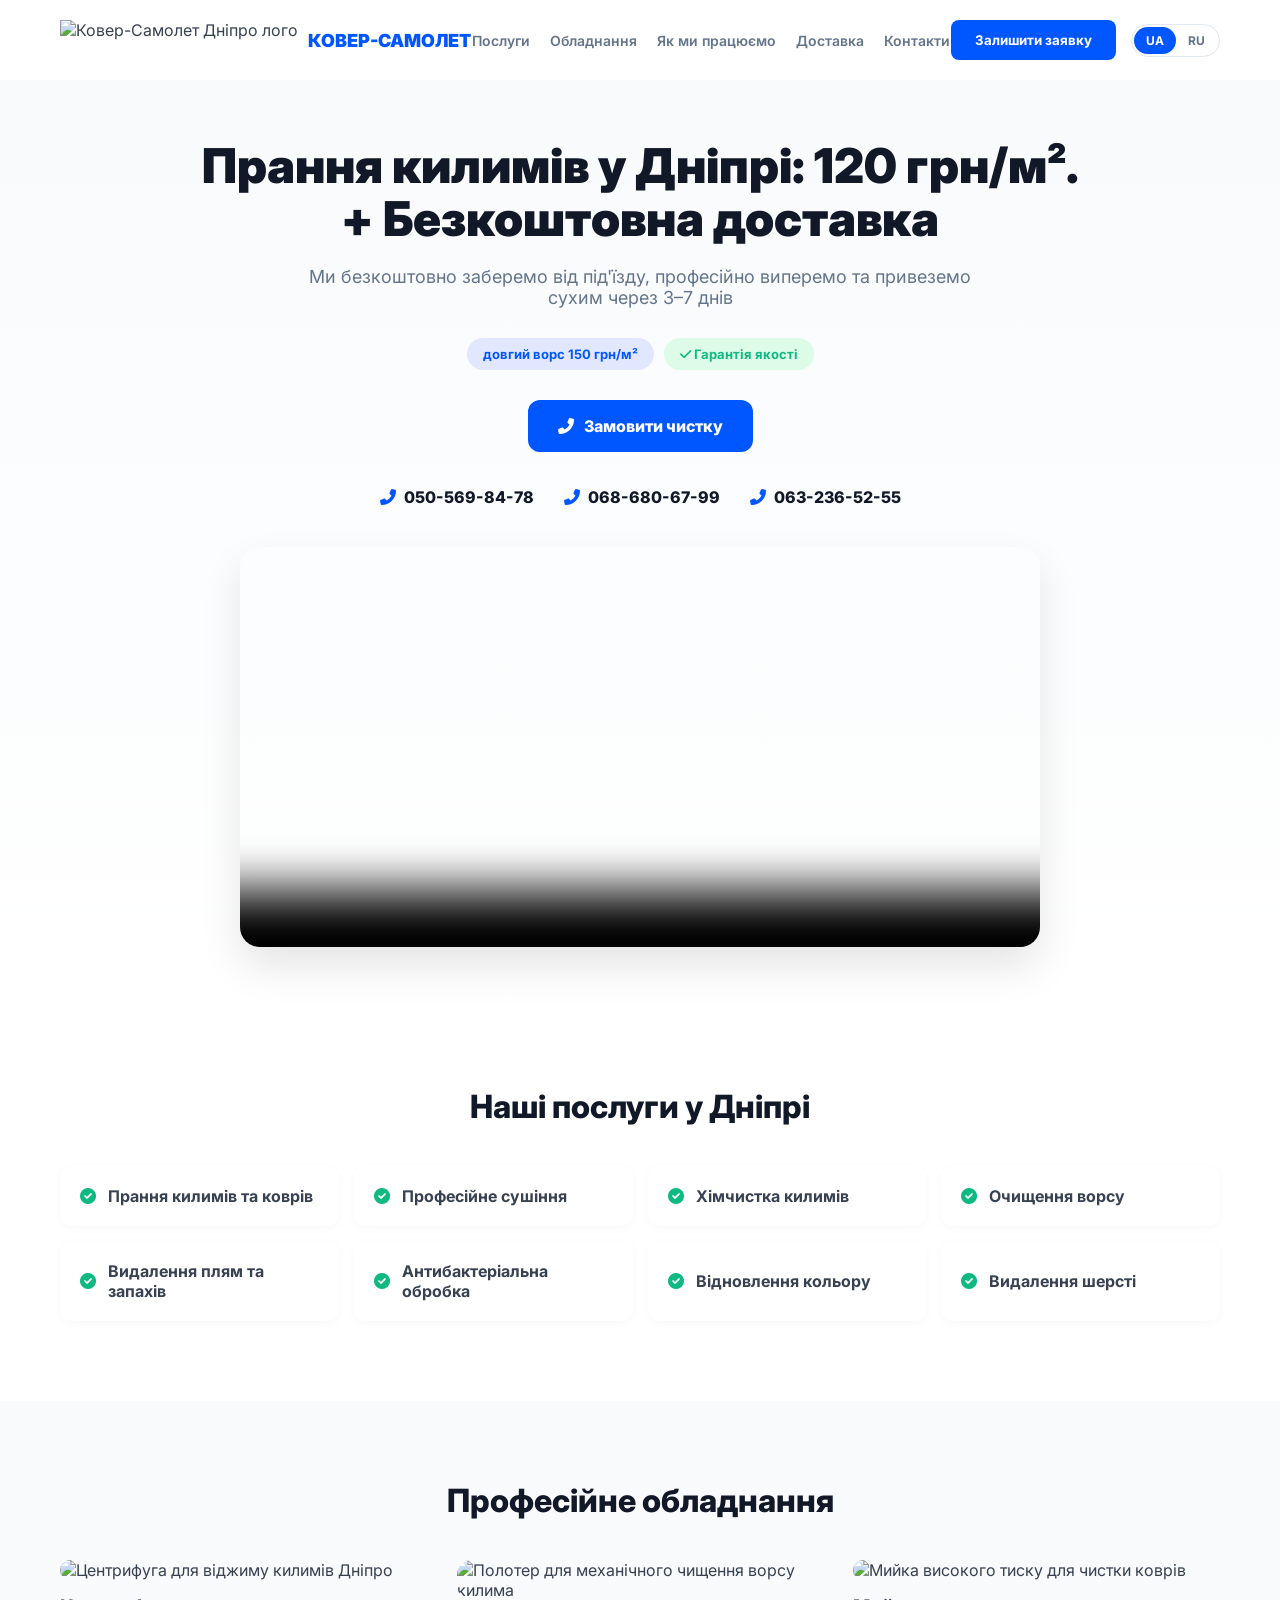
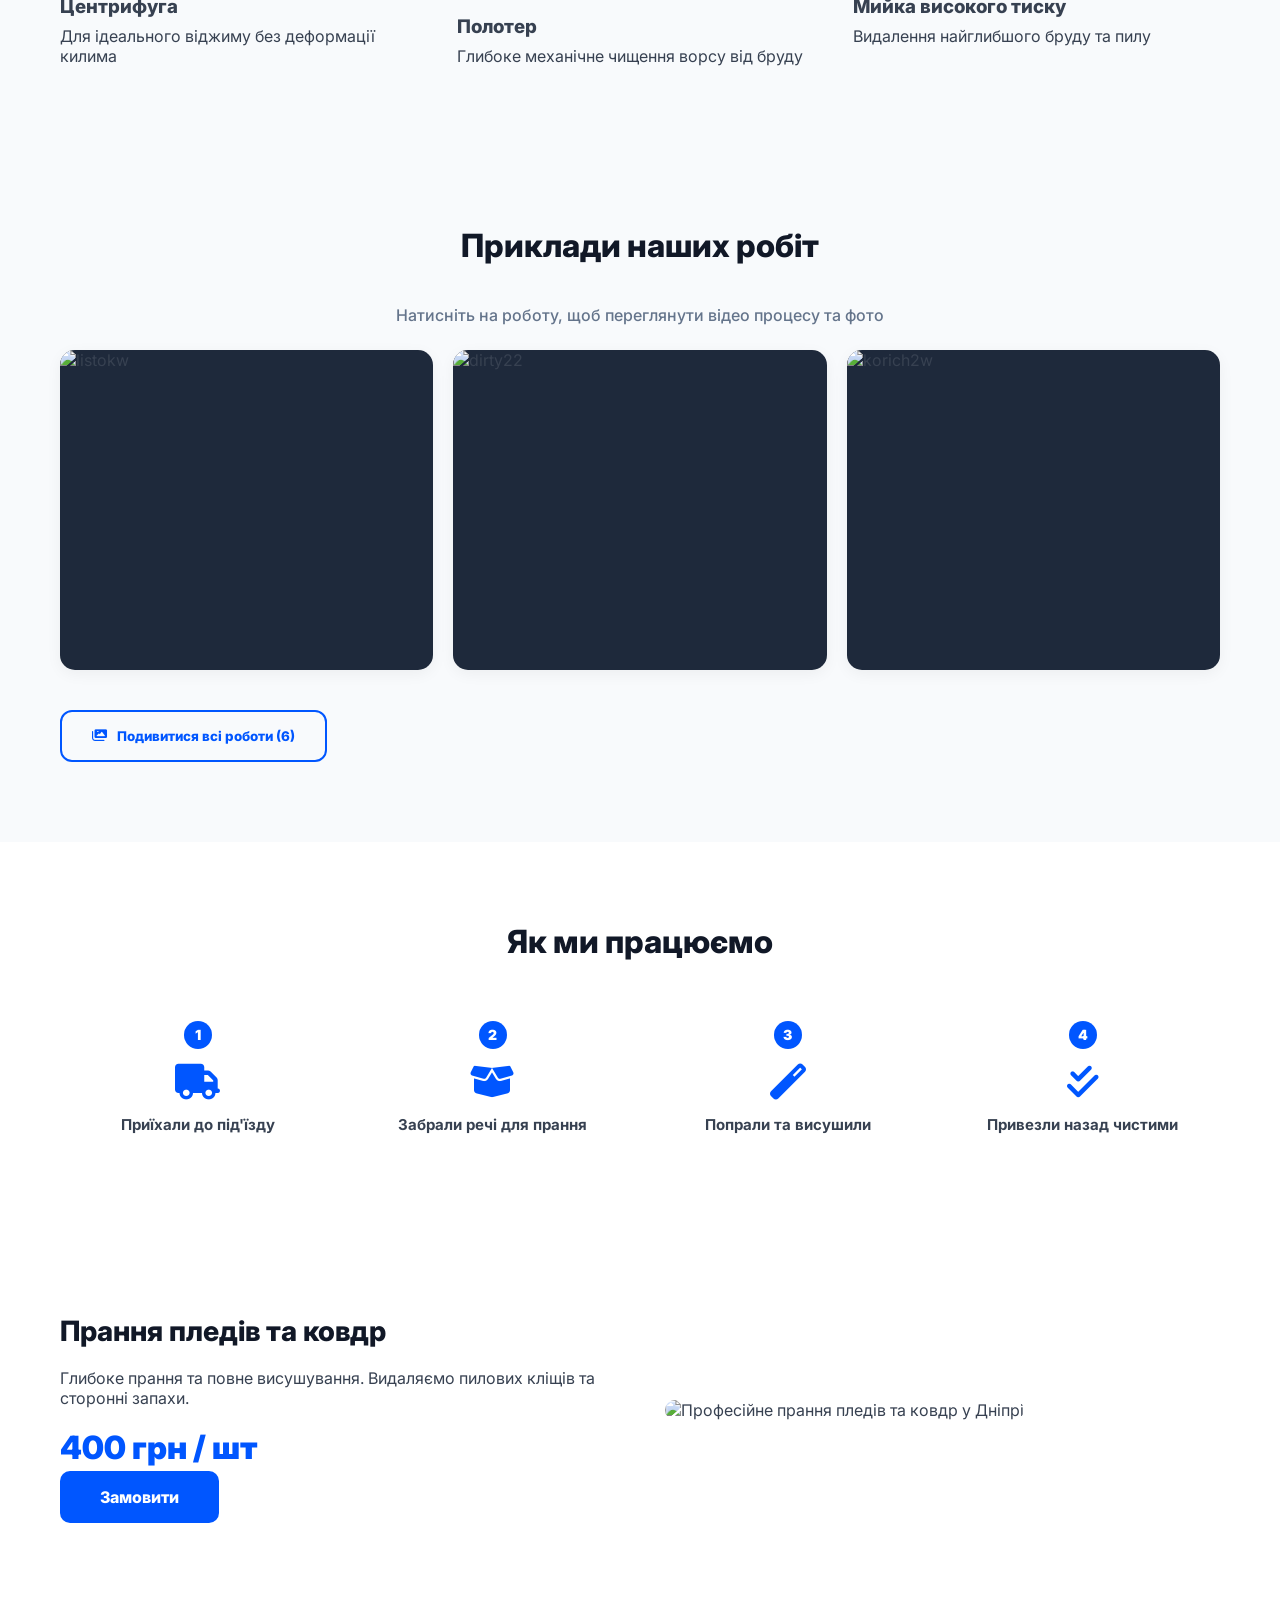
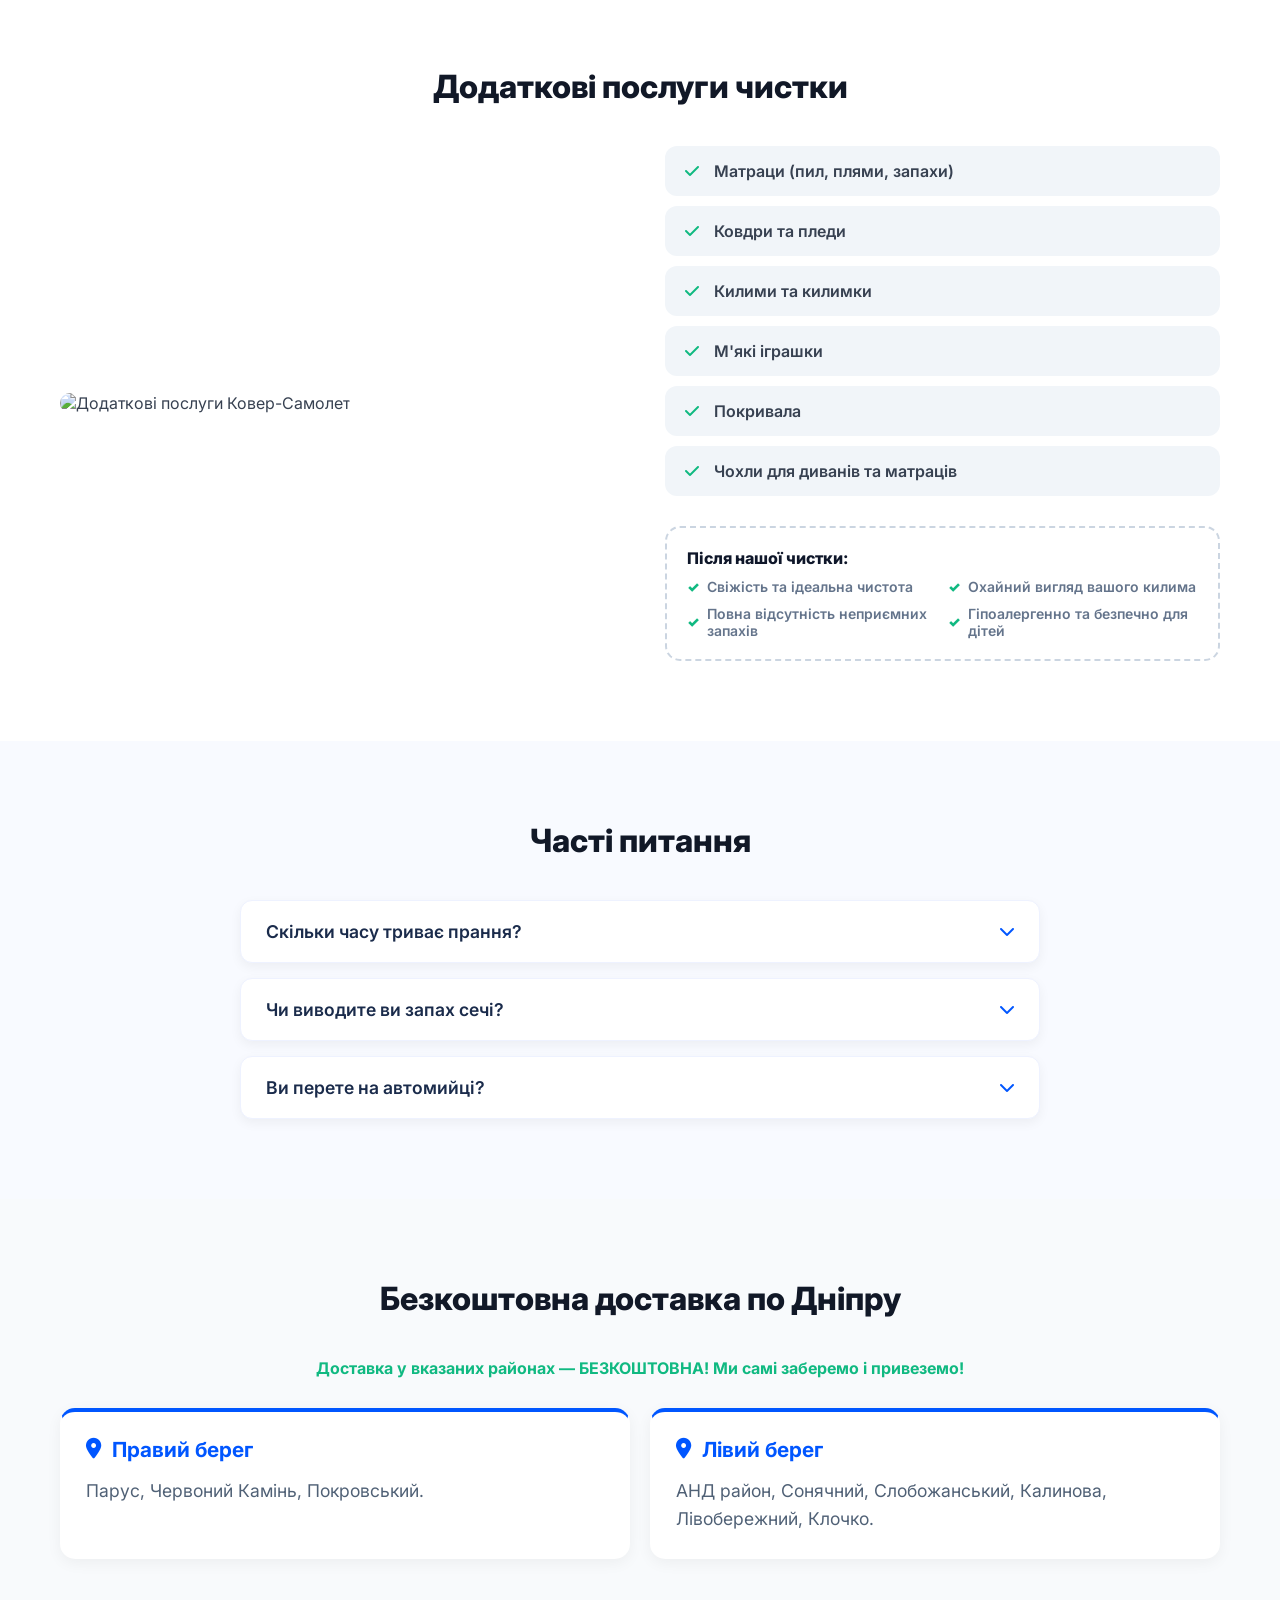
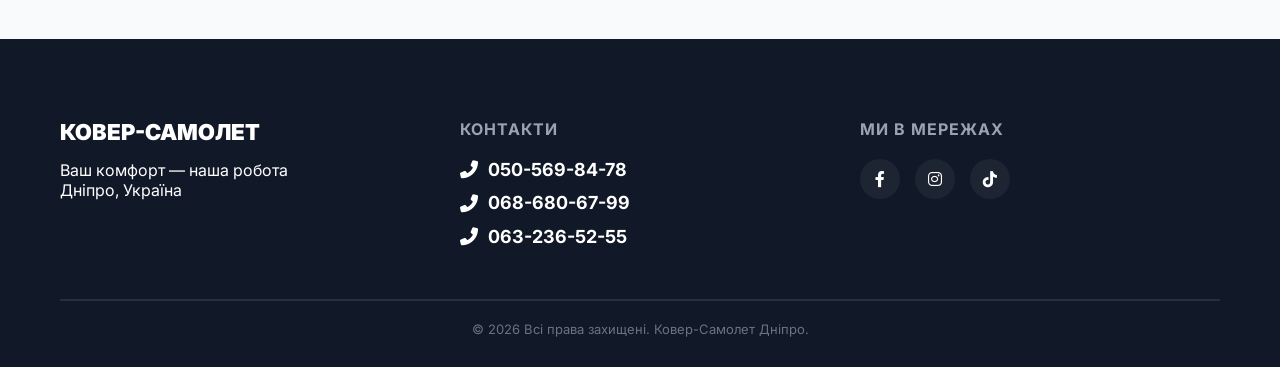
==== commit c82bb2af: "Add files via upload" ====
--- a/index.html
+++ b/index.html
@@ -17,7 +17,7 @@
     <meta property="og:url" content="https://koversamolet.website/">
     <meta property="og:title" content="Прання килимів Дніпро — 120 грн/м² + Безкоштовна доставка">
     <meta property="og:description" content="Якісна мийка килимів, ковдр та верхнього одягу. Заберемо брудне — привеземо чисте! Працюємо по всьому Дніпру.">
-    <meta property="og:image" content="https://koversamolet.website/images/6.png">
+    <meta property="og:image" content="https://koversamolet.website/images/maimlogo.webp">
     <meta property="og:site_name" content="Ковер-Самолет">
 
     <script async src="https://www.googletagmanager.com/gtag/js?id=G-PGRF6WMZ29"></script>
@@ -33,7 +33,7 @@
       "@context": "https://schema.org",
       "@type": "LocalBusiness",
       "name": "Ковер-Самолет Дніпро",
-      "image": "https://koversamolet.website/images/6.png",
+      "image": "https://koversamolet.website/images/maimlogo.webp",
       "@id": "https://koversamolet.website/",
       "url": "https://koversamolet.website/",
       "telephone": "+380505698478",
@@ -64,7 +64,7 @@
     </script>
 
     <link rel="stylesheet" href="style.css">
-    <link rel="icon" type="image/png" href="images/favico8.png">
+    <link rel="icon" type="image/png" href="images/favico8.webp">
     <link rel="stylesheet" href="https://cdnjs.cloudflare.com/ajax/libs/font-awesome/6.0.0/css/all.min.css">
     <link href="https://fonts.googleapis.com/css2?family=Inter:wght@400;600;700;800;900&display=swap" rel="stylesheet">
 </head>
@@ -73,7 +73,7 @@
 <header class="header">
     <div class="container header-row">
         <div class="header-logo">
-            <img src="images/6.png" alt="Ковер-Самолет Дніпро лого">
+            <img src="images/maimlogo.webp" alt="Ковер-Самолет Дніпро лого">
             <span class="brand-name">КОВЕР-САМОЛЕТ</span>
         </div>
 
@@ -133,7 +133,7 @@
             </div>
 
             <div class="hero-video-box">
-                <video controls playsinline poster="images/ba.webp">
+                <video controls playsinline poster="images/portfolio/korichw.webp">
                     <source src="video/1.mp4" type="video/mp4">
                 </video>
             </div>
@@ -161,24 +161,90 @@
             <h2 class="title-l text-center">Професійне обладнання</h2>
             <div class="equip-grid">
                 <div class="equip-card">
-                    <img src="images/2.jpg" alt="Центрифуга для віджиму килимів Дніпро">
+                    <img src="images/centrfuga.webp" alt="Центрифуга для віджиму килимів Дніпро">
                     <h3>Центрифуга</h3>
                     <p>Для ідеального віджиму без деформації килима</p>
                 </div>
                 <div class="equip-card">
-                    <img src="images/1.jpg" alt="Полотер для механічного чищення ворсу килима">
+                    <img src="images/poloter.webp" alt="Полотер для механічного чищення ворсу килима">
                     <h3>Полотер</h3>
                     <p>Глибоке механічне чищення ворсу від бруду</p>
                 </div>
                 <div class="equip-card">
-                    <img src="images/3.jpg" alt="Мийка високого тиску для чистки коврів">
+                    <img src="images/karcher.webp" alt="Мийка високого тиску для чистки коврів">
                     <h3>Мийка високого тиску</h3>
                     <p>Видалення найглибшого бруду та пилу</p>
                 </div>
             </div>
         </div>
     </section>
-
+<section id="portfolio" class="section-padding bg-soft">
+    <div class="container">
+        <h2 class="title-l text-center">Приклади наших робіт</h2>
+        <p class="text-center" style="margin-bottom: 25px; color: #64748b; font-weight: 500;">Натисніть на роботу, щоб переглянути відео процесу та фото</p>
+        
+        <!-- Головні 3 роботи на екрані -->
+        <div class="portfolio-preview-grid">
+            
+            <div class="portfolio-card modal-work-trigger" data-title="Приклад прання килима" data-images='["images/portfolio/listokw.webp", "images/portfolio/listok2w.webp"]' data-video="images/portfolio/vs_listok.mp4">
+                <img src="images/portfolio/listokw.webp" alt="listokw">
+            </div>
+
+            <div class="portfolio-card modal-work-trigger" data-title="Приклад прання килима" data-images='["images/portfolio/dirty22.webp", "images/portfolio/dirty1.webp"]' data-video="images/portfolio/vs_dirty.mp4">
+                <img src="images/portfolio/dirty22.webp" alt="dirty22">
+            </div>
+
+            <div class="portfolio-card modal-work-trigger" data-title="Приклад прання килима" data-images='["images/portfolio/korich2w.webp", "images/portfolio/korichw.webp"]' data-video="images/portfolio/vs_korish.mp4">
+                <img src="images/portfolio/korich2w.webp" alt="korich2w">
+            </div>
+
+        </div>
+
+        <div class="text-center" style="margin-top: 40px;">
+            <button class="btn-main-outline" id="openAllGallery">
+                <i class="fas fa-images"></i> Подивитися всі роботи (6)
+            </button>
+        </div>
+    </div>
+</section>
+
+<!-- Модальне вікно для детального перегляду роботи -->
+<div class="modal-overlay" id="workDetailModal">
+    <div class="modal-box work-modal-box">
+        <button class="close-modal" id="closeWorkModal">&times;</button>
+        <h3 id="modalWorkTitle">Приклад прання килима</h3>
+        <p>Відео процесу та результати чистки:</p>
+        
+        <div class="modal-video-container vertical-video-box" id="modalVideoBox">
+            <video controls playsinline preload="metadata" id="modalVideoElement">
+                <source src="" type="video/mp4">
+            </video>
+            <button class="fullscreen-video-btn" id="fullScreenBtn" title="На весь екран">
+                <i class="fas fa-expand"></i> На весь екран
+            </button>
+        </div>
+
+        <p style="margin-top: 15px; font-weight: 700; font-size: 14px;">Фотографії прикладу:</p>
+        <div class="modal-photos-grid" id="modalPhotosContainer"></div>
+    </div>
+</div>
+
+<!-- Модальне вікно зі списком ВСІХ 6 робіт -->
+<div class="modal-overlay" id="allPhotosModal">
+    <div class="modal-box gallery-modal-box">
+        <button class="close-modal" id="closeAllModal">&times;</button>
+        <h3>Всі приклади робіт (6)</h3>
+        <p>Виберіть роботу зі списку:</p>
+        <div class="all-photos-grid">
+            <div class="gallery-cell modal-work-trigger" data-title="Приклад прання килима" data-images='["images/portfolio/listokw.webp", "images/portfolio/listok2w.webp"]' data-video="images/portfolio/vs_listok.mp4"><img src="images/portfolio/listokw.webp" alt="work"></div>
+            <div class="gallery-cell modal-work-trigger" data-title="Приклад прання килима" data-images='["images/portfolio/dirty22.webp", "images/portfolio/dirty1.webp"]' data-video="images/portfolio/vs_dirty.mp4"><img src="images/portfolio/dirty22.webp" alt="work"></div>
+            <div class="gallery-cell modal-work-trigger" data-title="Приклад прання килима" data-images='["images/portfolio/korich2w.webp", "images/portfolio/korichw.webp"]' data-video="images/portfolio/vs_korish.mp4"><img src="images/portfolio/korich2w.webp" alt="work"></div>
+            <div class="gallery-cell modal-work-trigger" data-title="Приклад прання килима" data-images='["images/portfolio/firstpr.webp", "images/portfolio/firstpr2.webp"]' data-video="images/portfolio/vs_first.mp4"><img src="images/portfolio/firstpr.webp" alt="work"></div>
+            <div class="gallery-cell modal-work-trigger" data-title="Приклад прання килима" data-images='["images/portfolio/doroshka2w.webp", "images/portfolio/doroshkaw.webp"]' data-video="images/portfolio/vs_doroshka.mp4"><img src="images/portfolio/doroshka2w.webp" alt="work"></div>
+            <div class="gallery-cell modal-work-trigger" data-title="Приклад прання килима" data-images='["images/portfolio/4pr.webp", "images/portfolio/pr4.webp"]' data-video=""><img src="images/portfolio/4pr.webp" alt="work"></div>
+        </div>
+    </div>
+</div>
     <section id="how-it-works" class="section-padding">
         <div class="container">
             <h2 class="title-l text-center">Як ми працюємо</h2>
@@ -210,7 +276,7 @@
     <!-- <section class="section-padding bg-soft">
         <div class="container split-layout">
             <div class="split-visual">
-                <img src="images/VERHNYA.png" alt="Прання та чистка верхнього одягу Дніпро" class="rounded-img">
+                <img src="images/ukr.webp" alt="Прання та чистка верхнього одягу Дніпро" class="rounded-img">
             </div>
             <div class="split-content">
                 <h2 class="title-m">Прання верхнього одягу</h2>
@@ -224,7 +290,7 @@
     <section class="section-padding">
         <div class="container split-layout reverse">
             <div class="split-visual">
-                <img src="images/5.jpg" alt="Професійне прання пледів та ковдр у Дніпрі" class="rounded-img">
+                <img src="images/wash_mash.webp" alt="Професійне прання пледів та ковдр у Дніпрі" class="rounded-img">
             </div>
             <div class="split-content">
                 <h2 class="title-m">Прання пледів та ковдр</h2>
@@ -380,7 +446,7 @@
 
 <div class="modal-overlay" id="requestModal">
     <div class="modal-box">
-        <button class="close-modal">&times;</button>
+        <button class="close-modal" aria-label="Закрити">&times;</button>
         <h3>Швидка заявка</h3>
         <p>Залиште контакти, ми передзвонимо!</p>
         <form id="contactForm">
@@ -389,6 +455,9 @@
             </div>
             <div class="form-group">
                 <input type="tel" id="formPhone" placeholder="+38 (0__) ___ __ __" required>
+            </div>
+            <div class="form-group">
+                <input type="text" id="formAddress" placeholder="Напишіть адресу звідки вам потрібно забрати килим">
             </div>
             <div class="form-group">
                 <select id="formService">
@@ -404,3 +473,4 @@
 <script src="script.js"></script>
 </body>
 </html>
+
--- a/style.css
+++ b/style.css
@@ -12,6 +12,9 @@
 body { color: var(--text); background: #fff; overflow-x: hidden; width: 100%; }
 .container { max-width: 1200px; margin: 0 auto; padding: 0 20px; }
 
+/* Прибираємо підкреслення у посилань */
+a, a:hover, a:focus, a:active { text-decoration: none !important; }
+
 /* Header */
 .header { background: #fff; height: 80px; display: flex; align-items: center; position: sticky; top: 0; z-index: 1000; transition: 0.3s; }
 .header-row { width: 100%; display: flex; justify-content: space-between; align-items: center; }
@@ -20,7 +23,7 @@
 .brand-name { font-weight: 900; font-size: 18px; color: var(--blue); }
 
 .nav-list { list-style: none; display: flex; gap: 20px; }
-.nav-list a { text-decoration: none; color: #64748b; font-weight: 600; font-size: 14px; transition: 0.3s; }
+.nav-list a { color: #64748b; font-weight: 600; font-size: 14px; transition: 0.3s; }
 .nav-list a:hover { color: var(--blue); }
 
 .header-right { display: flex; align-items: center; gap: 15px; }
@@ -42,11 +45,11 @@
 .badge-green { background: #dcfce7; color: var(--green); padding: 8px 16px; border-radius: 30px; font-weight: 700; font-size: 13px; }
 
 .hero-action-btns { display: flex; justify-content: center; gap: 15px; margin-bottom: 35px; }
-.btn-main-solid { background: var(--blue); color: #fff; padding: 16px 30px; border-radius: 12px; text-decoration: none; font-weight: 800; display: flex; align-items: center; gap: 10px; }
-.btn-main-outline { border: 2px solid var(--blue); color: var(--blue); padding: 16px 30px; border-radius: 12px; text-decoration: none; font-weight: 800; display: flex; align-items: center; gap: 10px; }
+.btn-main-solid { background: var(--blue); color: #fff; padding: 16px 30px; border-radius: 12px; font-weight: 800; display: flex; align-items: center; gap: 10px; }
+.btn-main-outline { border: 2px solid var(--blue); color: var(--blue); padding: 16px 30px; border-radius: 12px; font-weight: 800; display: flex; align-items: center; gap: 10px; background: transparent; cursor: pointer; }
 
 .hero-phones-row { display: flex; justify-content: center; gap: 30px; margin-bottom: 40px; flex-wrap: wrap; }
-.hero-phones-row a { text-decoration: none; color: #111827; font-weight: 800; font-size: 16px; display: flex; align-items: center; gap: 8px; }
+.hero-phones-row a { color: #111827; font-weight: 800; font-size: 16px; display: flex; align-items: center; gap: 8px; }
 .hero-phones-row a i { color: var(--blue); }
 
 .hero-video-box { max-width: 800px; margin: 0 auto; border-radius: 20px; overflow: hidden; box-shadow: 0 20px 40px rgba(0,0,0,0.1); }
@@ -83,34 +86,114 @@
 .btn-blue { background: var(--blue); color: #fff; border: none; padding: 12px 24px; border-radius: 8px; font-weight: 700; cursor: pointer; }
 .btn-blue-xl { background: var(--blue); color: #fff; border: none; padding: 16px 40px; border-radius: 10px; font-size: 16px; font-weight: 800; cursor: pointer; transition: 0.3s; }
 
+/* Portfolio Grid */
+.portfolio-preview-grid { display: grid; grid-template-columns: repeat(auto-fit, minmax(280px, 1fr)); gap: 20px; }
+.portfolio-card { border-radius: 15px; overflow: hidden; background: #1e293b; height: 320px; position: relative; cursor: pointer; transition: transform 0.3s, box-shadow 0.3s; box-shadow: 0 4px 15px rgba(0,0,0,0.05); }
+.portfolio-card:hover { transform: translateY(-5px); box-shadow: 0 10px 25px rgba(0,86,255,0.15); }
+.portfolio-card img { width: 100% !important; height: 100% !important; object-fit: cover !important; display: block !important; }
+.portfolio-card-info { position: absolute; bottom: 0; left: 0; right: 0; background: linear-gradient(to top, rgba(0,0,0,0.8), transparent); padding: 20px 15px 10px; color: #fff; font-weight: 700; font-size: 15px; text-align: center; }
+
+/* Extra Services & After Clean */
+.extra-services-list { display: flex; flex-direction: column; gap: 10px; margin-bottom: 30px; }
+.extra-item { background: #f1f5f9; padding: 15px 20px; border-radius: 12px; display: flex; align-items: center; gap: 15px; font-weight: 600; transition: 0.3s; }
+.extra-item i { color: var(--green); }
+.extra-item:hover { background: #e2e8f0; transform: translateX(5px); }
+
+.after-clean-box { background: #fff; border: 2px dashed #cbd5e1; padding: 20px; border-radius: 15px; }
+.after-clean-box h4 { margin-bottom: 10px; color: var(--dark); font-weight: 800; }
+.after-list { list-style: none; display: grid; grid-template-columns: 1fr 1fr; gap: 10px; }
+.after-list li { font-size: 14px; font-weight: 600; color: #64748b; display: flex; align-items: center; gap: 8px; }
+.after-list li::before { content: '✓'; color: var(--green); font-weight: 900; }
+
+/* FAQ Section */
+.faq-section { padding: 80px 0; background-color: #f8faff; }
+.faq-container { max-width: 800px; margin: 0 auto; display: flex; flex-direction: column; gap: 15px; }
+.faq-item { background: #fff; border-radius: 12px; border: 1px solid #eef2ff; overflow: hidden; transition: all 0.3s ease; box-shadow: 0 4px 12px rgba(0,0,0,0.05); }
+.faq-question { width: 100%; padding: 20px 25px; display: flex; justify-content: space-between; align-items: center; background: none; border: none; cursor: pointer; font-size: 1.1rem; font-weight: 600; color: #1a2b4b; text-align: left; }
+.faq-question i { transition: transform 0.3s ease; color: var(--blue); font-size: 16px; }
+.faq-answer { max-height: 0; overflow: hidden; transition: max-height 0.3s ease-out; background: #fcfdff; }
+.faq-answer-content { padding: 0 25px 20px 25px; color: #506176; line-height: 1.6; font-size: 16px; }
+.faq-item.active { border-color: var(--blue); box-shadow: 0 8px 24px rgba(0, 86, 255, 0.08); }
+.faq-item.active .faq-question i { transform: rotate(180deg); }
+.faq-item.active .faq-answer { max-height: 300px; }
+
+/* Districts / Delivery */
+.districts-grid { display: grid; grid-template-columns: repeat(auto-fit, minmax(280px, 1fr)); gap: 20px; margin-top: 40px; }
+.dist-card { background: #fff; padding: 30px; border-radius: 20px; box-shadow: 0 10px 30px rgba(0,0,0,0.05); transition: transform 0.3s ease; border: 1px solid transparent; }
+.dist-card:hover { transform: translateY(-5px); border-color: var(--blue); }
+.dist-card h4 { color: var(--blue); font-size: 1.25rem; margin-bottom: 15px; display: flex; align-items: center; gap: 10px; }
+.dist-card p { color: #506176; line-height: 1.5; font-size: 0.95rem; }
+
 /* Footer */
-.footer-dark { background: var(--footer); color: #fff; padding: 60px 0 20px; }
+.footer-dark { background: var(--footer); color: #fff; padding: 80px 0 30px; }
+.footer-grid { display: grid; grid-template-columns: repeat(auto-fit, minmax(200px, 1fr)); gap: 40px; border-bottom: 1px solid rgba(255,255,255,0.1); padding-bottom: 40px; }
 .f-logo { font-size: 22px; font-weight: 900; margin-bottom: 15px; color: #fff; }
 .footer-contacts-col h3, .footer-social-col h3 { font-size: 16px; color: #9ca3af; margin-bottom: 20px; text-transform: uppercase; letter-spacing: 1px; }
 .f-item { font-size: 18px; font-weight: 700; margin-bottom: 12px; }
-.social-circles { display: flex; gap: 12px; }
-.social-circles a { width: 40px; height: 40px; background: rgba(255,255,255,0.05); border-radius: 50%; display: flex; align-items: center; justify-content: center; color: #fff; text-decoration: none; transition: 0.3s; }
-.social-circles a:hover { background: var(--blue); }
+.f-item a { color: inherit; display: inline-flex; align-items: center; gap: 10px; }
+.social-circles { display: flex; gap: 15px; margin-top: 15px; }
+.social-circles a { width: 40px; height: 40px; background: rgba(255,255,255,0.05); border-radius: 50%; display: flex; align-items: center; justify-content: center; color: #fff; transition: 0.3s; }
+.social-circles a:hover { background: var(--blue); transform: translateY(-3px); }
 .footer-bottom { border-top: 1px solid rgba(255,255,255,0.1); padding-top: 20px; text-align: center; color: #6b7280; font-size: 13px; }
 
-/* Modal */
-.modal-overlay { position: fixed; inset: 0; background: rgba(0,0,0,0.7); z-index: 2000; display: none; align-items: center; justify-content: center; padding: 20px; }
+/* Modal System */
+.modal-overlay { position: fixed; inset: 0; background: rgba(15, 23, 42, 0.75); backdrop-filter: blur(4px); z-index: 2000; display: none; align-items: center; justify-content: center; padding: 20px; }
 .modal-overlay.active { display: flex; }
-.modal-box { background: #fff; padding: 30px; border-radius: 20px; max-width: 400px; width: 100%; position: relative; animation: slideUp 0.3s ease; }
-@keyframes slideUp { from { opacity: 0; transform: translateY(20px); } to { opacity: 1; transform: translateY(0); } }
-.close-modal { position: absolute; top: 15px; right: 20px; font-size: 24px; border: none; background: none; cursor: pointer; color: #64748b; }
-.form-group { margin-bottom: 15px; }
-.form-group input, .form-group select { width: 100%; padding: 12px; border-radius: 8px; border: 1px solid #e2e8f0; font-size: 15px; outline: none; }
+.modal-box { background: #fff; padding: 35px 30px; border-radius: 20px; max-width: 440px; width: 100%; position: relative; animation: slideUp 0.3s ease; box-shadow: 0 25px 50px -12px rgba(0, 0, 0, 0.25); }
+.modal-box h3 { font-size: 24px; font-weight: 800; color: var(--dark); margin-bottom: 6px; }
+.modal-box p { font-size: 14px; color: #64748b; margin-bottom: 20px; }
+
+@keyframes slideUp { 
+    from { opacity: 0; transform: translateY(20px); } 
+    to { opacity: 1; transform: translateY(0); } 
+}
+
+.close-modal { position: absolute; top: 18px; right: 20px; font-size: 28px; border: none; background: none; cursor: pointer; color: #94a3b8; transition: color 0.2s ease; }
+.close-modal:hover { color: var(--dark); }
+
+.form-group { margin-bottom: 14px; }
+.form-group input, .form-group select { width: 100%; padding: 13px 16px; border-radius: 10px; border: 1px solid #cbd5e1; font-size: 14px; outline: none; transition: all 0.2s ease; background-color: #fff; color: #1e293b; }
+.form-group input::placeholder { color: #94a3b8; font-size: 13px; }
+.form-group input:focus, .form-group select:focus { border-color: var(--blue); box-shadow: 0 0 0 3px rgba(0, 86, 255, 0.15); }
 .w-100 { width: 100%; }
 
-/* --- MOBILE OPTIMIZATION --- */
+/* Work & Gallery Modals */
+.work-modal-box { max-width: 600px !important; max-height: 90vh; overflow-y: auto; }
+.gallery-modal-box { max-width: 900px !important; max-height: 85vh; display: flex; flex-direction: column; }
+
+.modal-video-container.vertical-video-box { position: relative; width: 100%; max-width: 400px; height: 550px; margin: 0 auto; background: #000; border-radius: 12px; overflow: hidden; display: flex; justify-content: center; align-items: center; }
+.modal-video-container.vertical-video-box video { width: 100%; height: 100%; object-fit: cover; display: block; cursor: pointer; }
+
+.fullscreen-video-btn { position: absolute; bottom: 15px; right: 15px; background: rgba(0, 0, 0, 0.6); color: #fff; border: none; padding: 8px 12px; border-radius: 6px; cursor: pointer; font-size: 13px; display: flex; align-items: center; gap: 6px; z-index: 5; }
+.fullscreen-video-btn:hover { background: rgba(0, 0, 0, 0.8); }
+
+.modal-photos-grid { display: grid; grid-template-columns: repeat(auto-fit, minmax(180px, 1fr)); gap: 15px; margin-top: 10px; }
+.modal-photo-item { border-radius: 8px; overflow: hidden; background: #f8fafc; }
+.modal-photo-item img { width: 100%; height: auto; object-fit: contain; max-height: 400px; display: block; margin: 0 auto; border-radius: 8px; }
+
+.all-photos-grid { display: grid; grid-template-columns: repeat(auto-fill, minmax(140px, 1fr)); gap: 12px; max-height: 60vh; overflow-y: auto; margin-top: 15px; padding-right: 5px; }
+.gallery-cell { border-radius: 10px; overflow: hidden; height: 130px; position: relative; background: #000; cursor: pointer; }
+.gallery-cell img { width: 100%; height: 100%; object-fit: cover; display: block; opacity: 0.8; transition: 0.3s; }
+.gallery-cell:hover img { opacity: 1; transform: scale(1.05); }
+
+/* Floating Mobile Button */
+.mobile-floating-btn { display: none; position: fixed; bottom: 20px; right: 20px; z-index: 999; background: var(--blue); color: white; border: none; padding: 15px 25px; border-radius: 50px; font-weight: 800; box-shadow: 0 10px 25px rgba(0, 86, 255, 0.4); align-items: center; gap: 10px; animation: pulse 2s infinite; }
+
+@keyframes pulse {
+    0% { transform: scale(1); }
+    50% { transform: scale(1.05); }
+    100% { transform: scale(1); }
+}
+
+.desktop-only-btn { display: block; }
+
+/* Responsive / Media Queries */
 @media (max-width: 992px) {
     .menu-toggle { display: block; }
     .header-nav { position: fixed; top: 0; left: -100%; width: 80%; height: 100vh; background: #fff; z-index: 1000; padding: 100px 30px; transition: 0.4s; box-shadow: 10px 0 30px rgba(0,0,0,0.1); }
     .header-nav.active { left: 0; }
     .nav-list { flex-direction: column; gap: 25px; }
     .nav-list a { font-size: 18px; color: var(--dark); }
-    .header-right .btn-blue { display: none; } /* Hide small btn on mobile header */
 }
 
 @media (max-width: 768px) {
@@ -120,327 +203,17 @@
     .btn-main-solid, .btn-main-outline { width: 100%; justify-content: center; }
     .hero-phones-row { flex-direction: column; gap: 15px; align-items: center; }
     .section-padding { padding: 50px 0; }
-    .title-l { font-size: 26px; }
-    .split-layout.reverse { flex-direction: column; } /* Don't reverse on mobile for better flow */
+    .title-l { font-size: 1.8rem; }
+    .split-layout.reverse { flex-direction: column; }
     .split-layout { text-align: center; }
-}
-/* Стилі для додаткових послуг */
-.extra-services-list { display: flex; flex-direction: column; gap: 10px; margin-bottom: 30px; }
-.extra-item { 
-    background: #f1f5f9; 
-    padding: 15px 20px; 
-    border-radius: 12px; 
-    display: flex; 
-    align-items: center; 
-    gap: 15px; 
-    font-weight: 600;
-    transition: 0.3s;
-}
-.extra-item i { color: var(--green); }
-.extra-item:hover { background: #e2e8f0; transform: translateX(5px); }
-
-.after-clean-box { background: #fff; border: 2px dashed #cbd5e1; padding: 20px; border-radius: 15px; }
-.after-clean-box h4 { margin-bottom: 10px; color: var(--dark); font-weight: 800; }
-.after-list { list-style: none; display: grid; grid-template-columns: 1fr 1fr; gap: 10px; }
-.after-list li { font-size: 14px; font-weight: 600; color: #64748b; display: flex; align-items: center; gap: 8px; }
-.after-list li::before { content: '✓'; color: var(--green); font-weight: 900; }
-
-@media (max-width: 600px) {
-    .after-list { grid-template-columns: 1fr; }
-}
-/* Контейнер для питань */
-.faq-container {
-    max-width: 900px;
-    margin: 40px auto;
-    display: flex;
-    flex-direction: column;
-    gap: 16px; /* Відстань між картками */
-    padding: 0 20px;
-}
-
-/* Сама картка */
-.faq-item {
-    background: #ffffff;
-    border-radius: 12px;
-    box-shadow: 0 4px 12px rgba(0, 0, 0, 0.05); /* М'яка тінь */
-    overflow: hidden;
-    transition: transform 0.2s ease, box-shadow 0.2s ease;
-}
-
-/* Кнопка питання */
-.faq-question {
-    width: 100%;
-    padding: 22px 28px;
-    display: flex;
-    justify-content: space-between;
-    align-items: center;
-    background: none;
-    border: none;
-    cursor: pointer;
-    text-align: left;
-    outline: none;
-}
-/* Найти этот блок и заменить на: */
-.footer-grid {
-    display: grid;
-    grid-template-columns: repeat(auto-fit, minmax(200px, 1fr));
-    gap: 40px;
-    /* Линия border-bottom удалена отсюда */
-    padding-bottom: 40px;
-}
-
-/* Линия в .footer-bottom остается, чтобы разделять основной блок и копирайт */
-.footer-bottom { 
-    border-top: 1px solid rgba(255,255,255,0.1); 
-    padding-top: 20px; 
-    text-align: center; 
-    color: #6b7280; 
-    font-size: 13px; 
-}
-.faq-question span {
-    font-size: 18px;
-    font-weight: 700;
-    color: #1a1a1a;
-}
-
-.faq-question i {
-    font-size: 16px;
-    color: #333;
-    transition: transform 0.3s ease;
-}
-
-/* Блок відповіді (прихований) */
-.faq-answer {
-    max-height: 0;
-    overflow: hidden;
-    transition: max-height 0.3s ease-out;
-    background: #ffffff;
-}
-
-.faq-answer-content {
-    padding: 0 28px 22px 28px;
-    color: #555;
-    line-height: 1.6;
-    font-size: 16px;
-}
-
-/* Активний стан */
-.faq-item.active {
-    box-shadow: 0 8px 24px rgba(0, 0, 0, 0.08);
-}
-
-.faq-item.active .faq-answer {
-    max-height: 300px; /* Достатньо для тексту */
-}
-
-.faq-item.active .faq-question i {
-    transform: rotate(180deg); /* Поворот стрілочки */
-}
-/* --- ВИПРАВЛЕННЯ ТА ДОДАТКОВІ СТИЛІ --- */
-
-/* Секція FAQ */
-.faq-section {
-    padding: 80px 0;
-    background-color: #f8faff;
-}
-
-.faq-container {
-    max-width: 800px;
-    margin: 0 auto;
-    display: flex;
-    flex-direction: column;
-    gap: 15px;
-}
-
-.faq-item {
-    background: #fff;
-    border-radius: 12px;
-    border: 1px solid #eef2ff;
-    overflow: hidden;
-    transition: all 0.3s ease;
-}
-
-.faq-question {
-    width: 100%;
-    padding: 20px 25px;
-    display: flex;
-    justify-content: space-between;
-    align-items: center;
-    background: none;
-    border: none;
-    cursor: pointer;
-    font-size: 1.1rem;
-    font-weight: 600;
-    color: #1a2b4b;
-    text-align: left;
-}
-
-.faq-question i {
-    transition: transform 0.3s ease;
-    color: #0056ff;
-}
-
-.faq-answer {
-    max-height: 0;
-    overflow: hidden;
-    transition: max-height 0.3s ease-out;
-    background: #fcfdff;
-}
-
-.faq-answer-content {
-    padding: 0 25px 20px 25px;
-    color: #506176;
-    line-height: 1.6;
-}
-
-/* Активний стан FAQ */
-.faq-item.active {
-    border-color: #0056ff;
-    box-shadow: 0 10px 25px rgba(0, 86, 255, 0.05);
-}
-
-.faq-item.active .faq-question i {
-    transform: rotate(180deg);
-}
-
-.faq-item.active .faq-answer {
-    max-height: 300px; /* Достатньо для тексту */
-}
-
-/* Секція Доставки */
-.districts-grid {
-    display: grid;
-    grid-template-columns: repeat(auto-fit, minmax(280px, 1fr));
-    gap: 20px;
-    margin-top: 40px;
-}
-
-.dist-card {
-    background: #fff;
-    padding: 30px;
-    border-radius: 20px;
-    box-shadow: 0 10px 30px rgba(0,0,0,0.05);
-    transition: transform 0.3s ease;
-    border: 1px solid transparent;
-}
-
-.dist-card:hover {
-    transform: translateY(-5px);
-    border-color: #0056ff;
-}
-
-.dist-card h4 {
-    color: #0056ff;
-    font-size: 1.25rem;
-    margin-bottom: 15px;
-    display: flex;
-    align-items: center;
-    gap: 10px;
-}
-
-.dist-card p {
-    color: #506176;
-    line-height: 1.5;
-    font-size: 0.95rem;
-}
-
-/* Виправлення футера (щоб не було дірок) */
-.footer-dark {
-    background: #0f172a;
-    color: #fff;
-    padding: 80px 0 30px;
-}
-
-.footer-grid {
-    display: grid;
-    grid-template-columns: repeat(auto-fit, minmax(200px, 1fr));
-    gap: 40px;
-    border-bottom: 1px solid rgba(255,255,255,0.1);
-    padding-bottom: 40px;
-}
-
-.social-circles {
-    display: flex;
-    gap: 15px;
-    margin-top: 15px;
-}
-
-.social-circles a {
-    width: 40px;
-    height: 40px;
-    background: rgba(255,255,255,0.05);
-    border-radius: 50%;
-    display: flex;
-    align-items: center;
-    justify-content: center;
-    color: #fff;
-    text-decoration: none;
-    transition: 0.3s;
-}
-
-.social-circles a:hover {
-    background: #0056ff;
-    transform: translateY(-3px);
-}
-
-/* Адаптивність для мобільних */
-@media (max-width: 768px) {
-    .faq-question {
-        font-size: 1rem;
-        padding: 15px;
-    }
-    
-    .districts-grid {
-        grid-template-columns: 1fr; /* На телефонах по одному в ряд */
-    }
-    
-    .section-padding {
-        padding: 50px 0;
-    }
-
-    .title-l {
-        font-size: 1.8rem;
-    }
-}
-/* Кнопка "Залишити заявку" для телефона (плавающая) */
-.mobile-floating-btn {
-    display: none;
-    position: fixed;
-    bottom: 20px;
-    right: 20px;
-    z-index: 999;
-    background: var(--blue);
-    color: white;
-    border: none;
-    padding: 15px 25px;
-    border-radius: 50px;
-    font-weight: 800;
-    box-shadow: 0 10px 25px rgba(0, 86, 255, 0.4);
-    align-items: center;
-    gap: 10px;
-    text-decoration: none;
-    animation: pulse 2s infinite;
-}
-
-@keyframes pulse {
-    0% { transform: scale(1); }
-    50% { transform: scale(1.05); }
-    100% { transform: scale(1); }
-}
-
-.desktop-only-btn { display: block; }
-
-@media (max-width: 768px) {
     .desktop-only-btn { display: none; }
     .mobile-floating-btn { display: flex; }
     .brand-name { font-size: 14px; }
-}
-/* Прибираємо підкреслення у всіх посилань та номерів */
-a, a:hover, a:focus, a:active {
-    text-decoration: none !important;
-}
-
-/* Окремо для мобільної кнопки та футера */
-.mobile-floating-btn, .f-item a, .hero-phones-row a {
-    text-decoration: none !important;
+    .after-list { grid-template-columns: 1fr; }
+    .faq-question { font-size: 1rem; padding: 15px; }
+    .districts-grid { grid-template-columns: 1fr; }
+}
+
+@media (max-width: 600px) {
+    .after-list { grid-template-columns: 1fr; }
 }
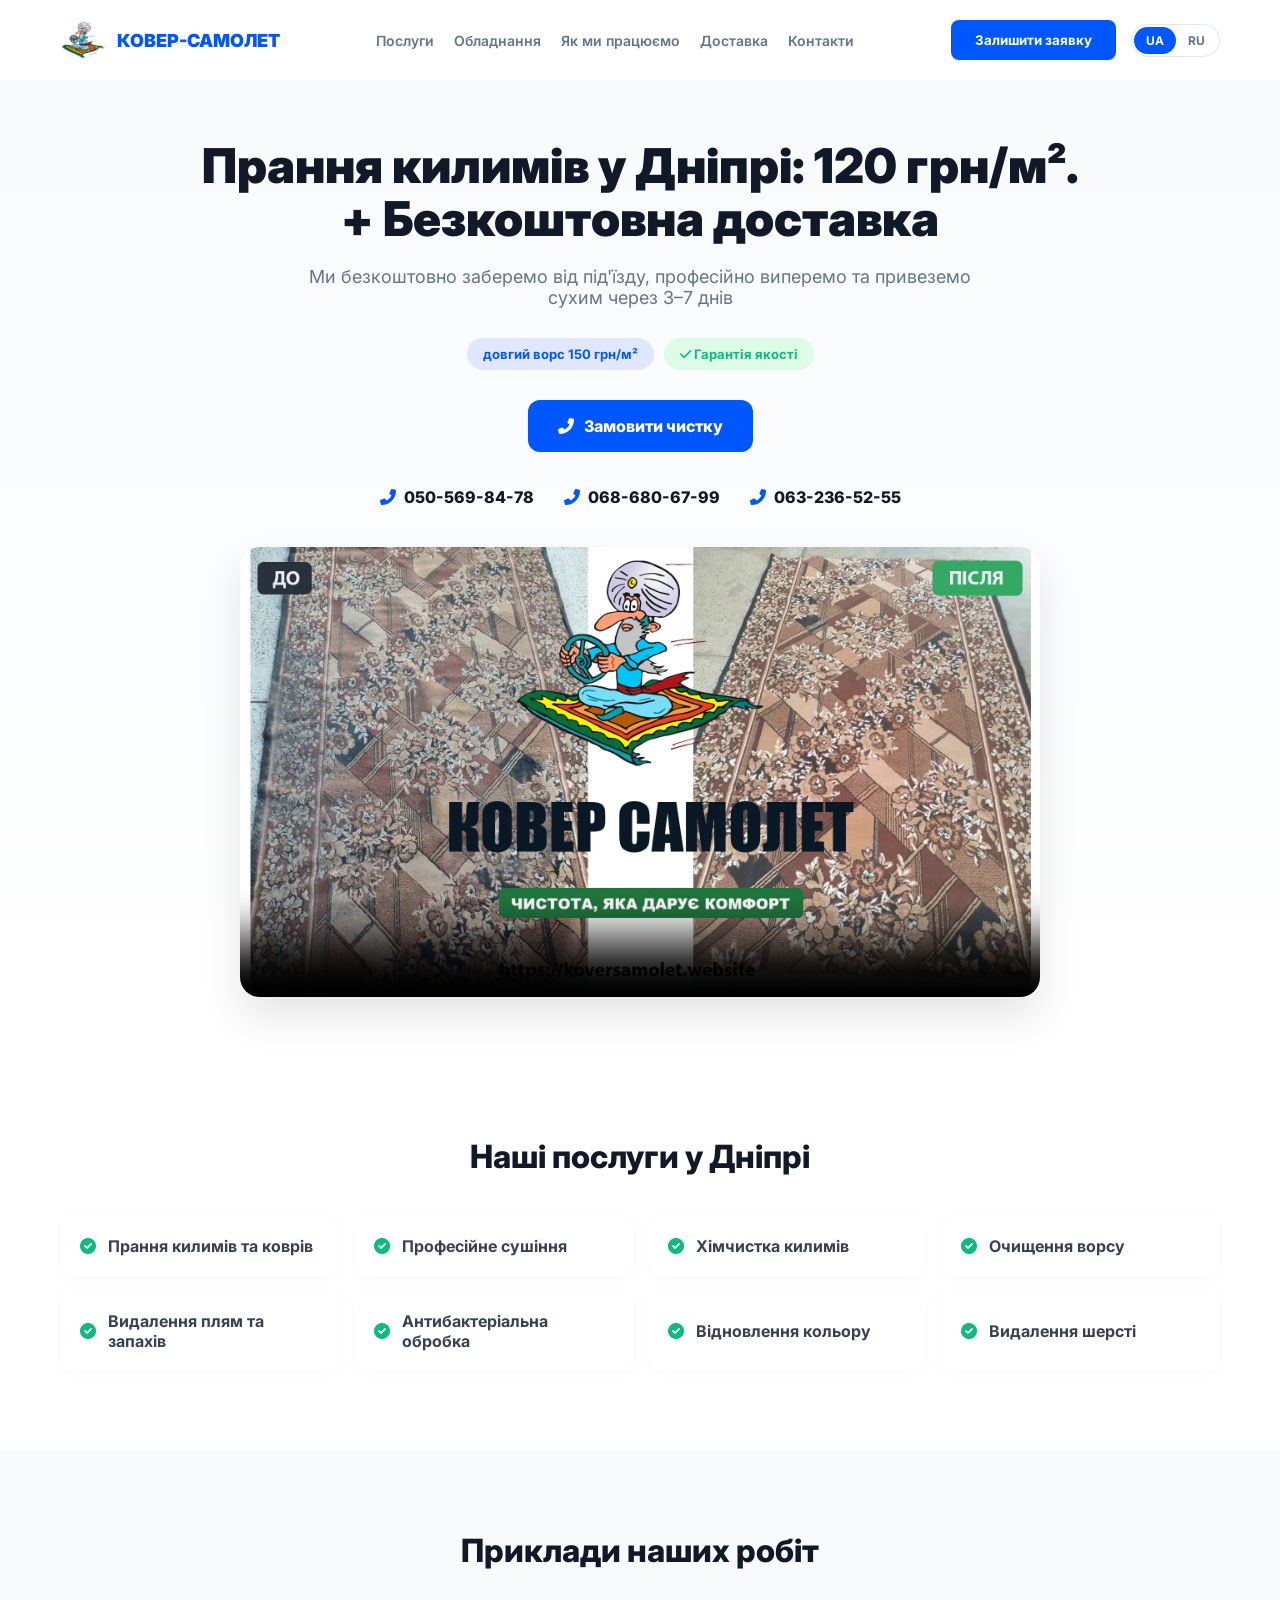
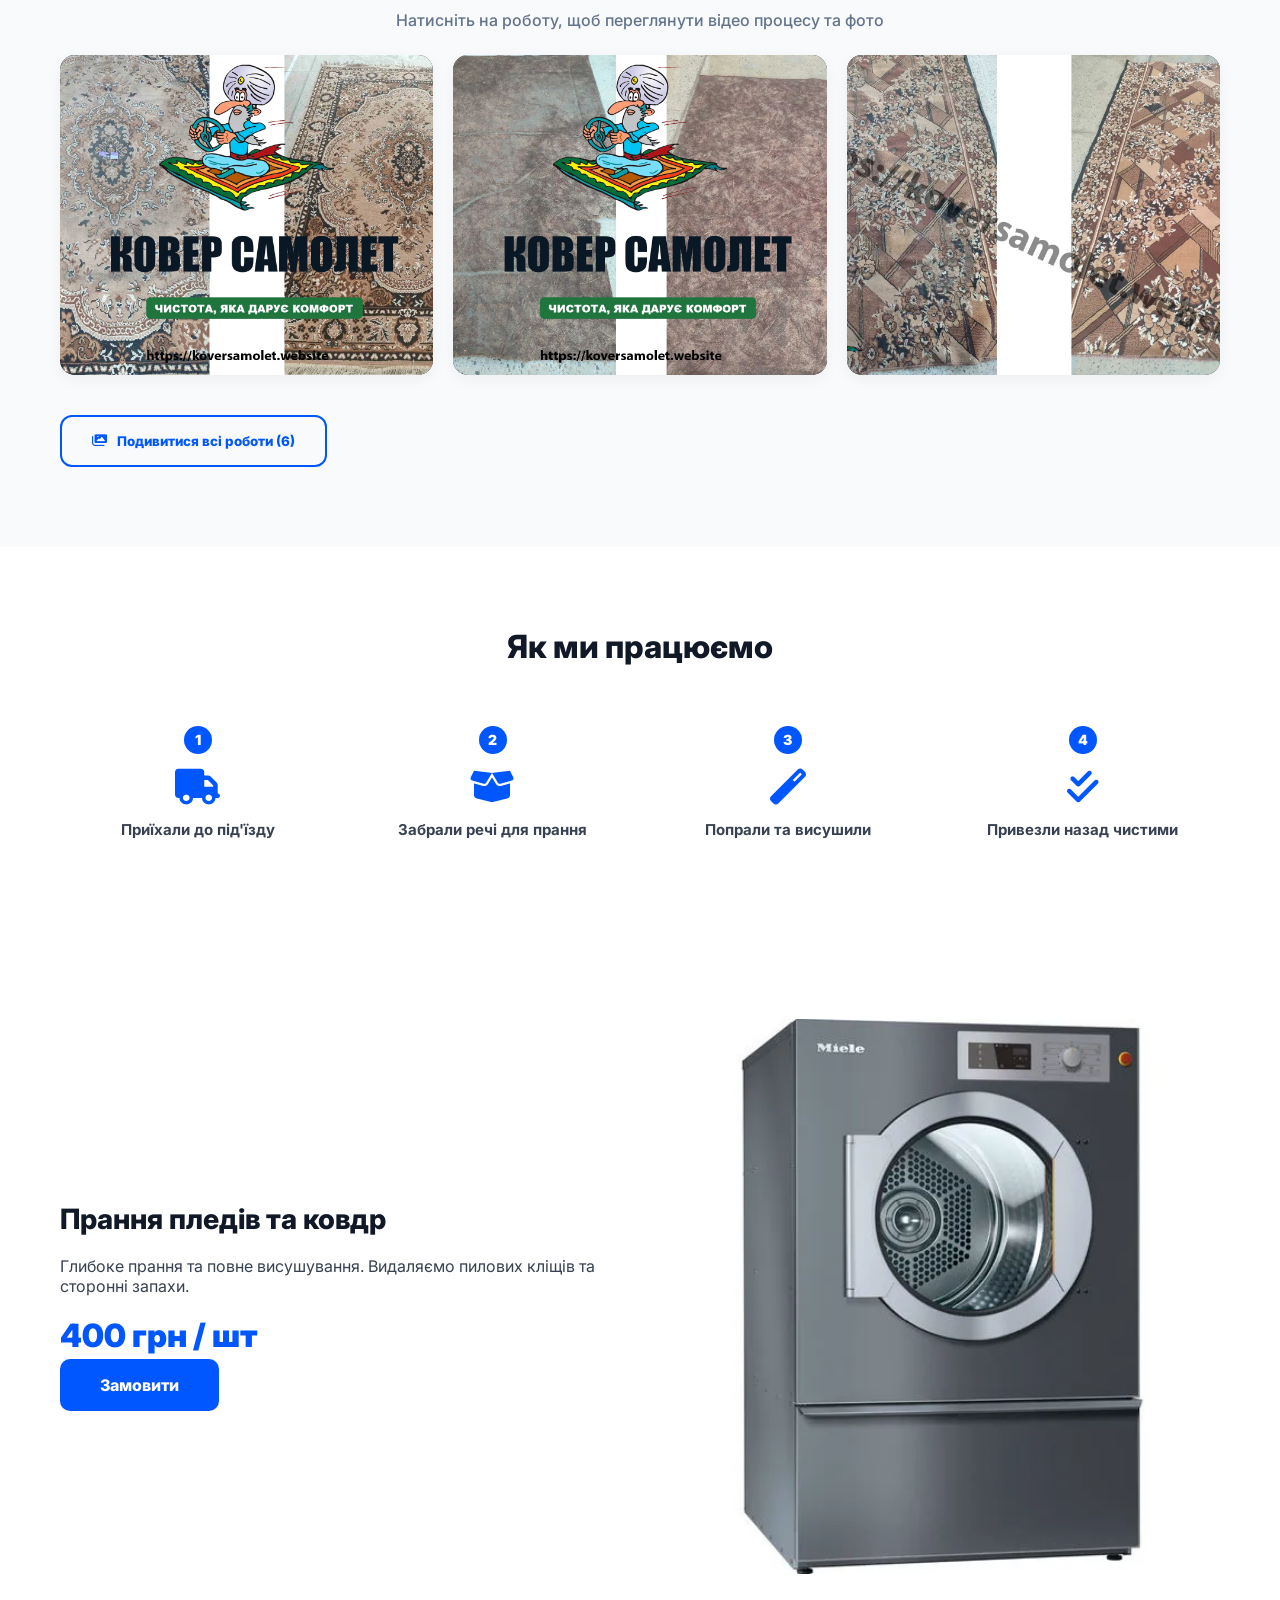
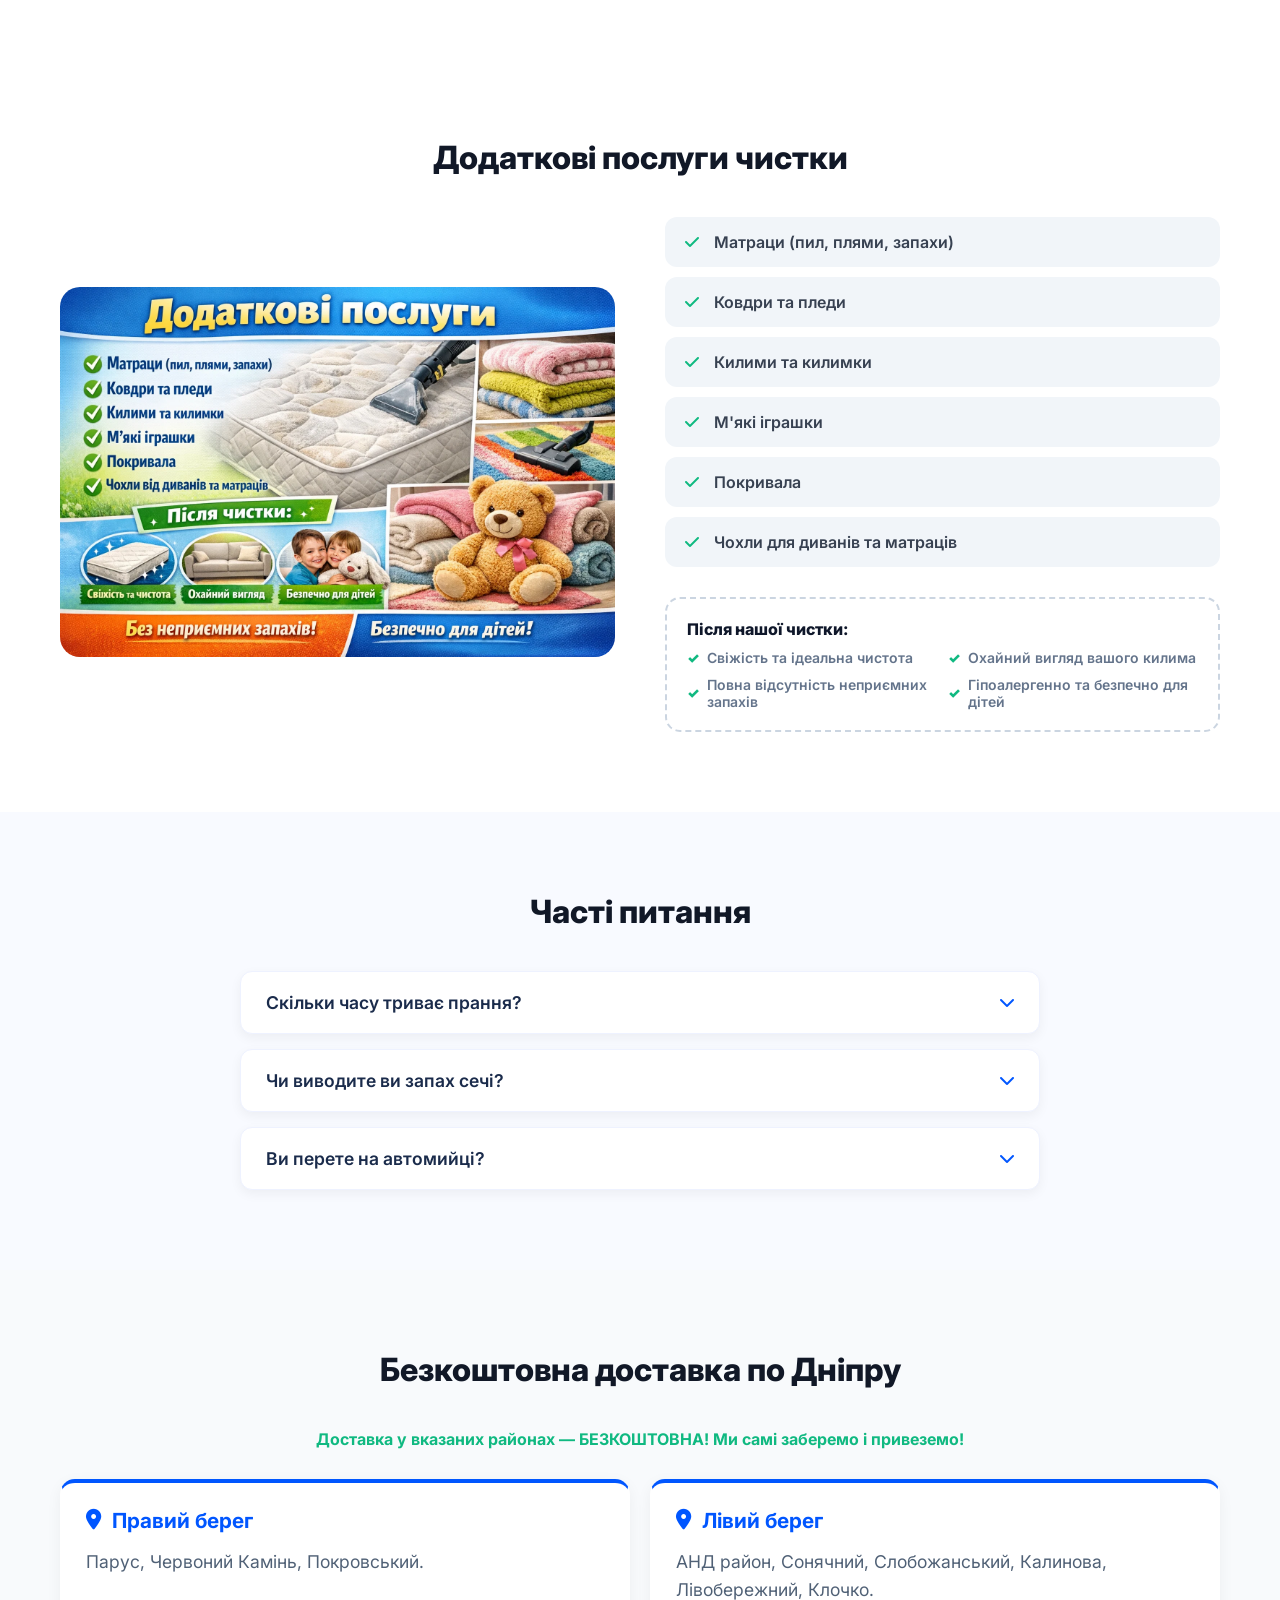
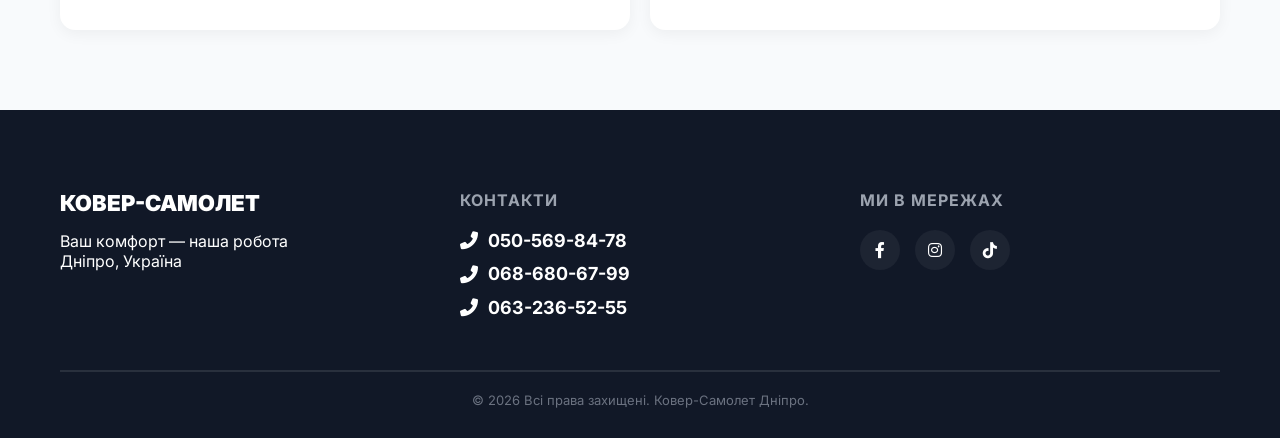
==== commit b081b65d: "Add files via upload" ====
--- a/index.html
+++ b/index.html
@@ -156,28 +156,6 @@
         </div>
     </section>
 
-    <section id="equipment" class="section-padding bg-soft">
-        <div class="container">
-            <h2 class="title-l text-center">Професійне обладнання</h2>
-            <div class="equip-grid">
-                <div class="equip-card">
-                    <img src="images/centrfuga.webp" alt="Центрифуга для віджиму килимів Дніпро">
-                    <h3>Центрифуга</h3>
-                    <p>Для ідеального віджиму без деформації килима</p>
-                </div>
-                <div class="equip-card">
-                    <img src="images/poloter.webp" alt="Полотер для механічного чищення ворсу килима">
-                    <h3>Полотер</h3>
-                    <p>Глибоке механічне чищення ворсу від бруду</p>
-                </div>
-                <div class="equip-card">
-                    <img src="images/karcher.webp" alt="Мийка високого тиску для чистки коврів">
-                    <h3>Мийка високого тиску</h3>
-                    <p>Видалення найглибшого бруду та пилу</p>
-                </div>
-            </div>
-        </div>
-    </section>
 <section id="portfolio" class="section-padding bg-soft">
     <div class="container">
         <h2 class="title-l text-center">Приклади наших робіт</h2>
@@ -213,7 +191,6 @@
     <div class="modal-box work-modal-box">
         <button class="close-modal" id="closeWorkModal">&times;</button>
         <h3 id="modalWorkTitle">Приклад прання килима</h3>
-        <p>Відео процесу та результати чистки:</p>
         
         <div class="modal-video-container vertical-video-box" id="modalVideoBox">
             <video controls playsinline preload="metadata" id="modalVideoElement">
@@ -236,11 +213,14 @@
         <h3>Всі приклади робіт (6)</h3>
         <p>Виберіть роботу зі списку:</p>
         <div class="all-photos-grid">
+            <!-- Перші 3 роботи (з відео) -->
             <div class="gallery-cell modal-work-trigger" data-title="Приклад прання килима" data-images='["images/portfolio/listokw.webp", "images/portfolio/listok2w.webp"]' data-video="images/portfolio/vs_listok.mp4"><img src="images/portfolio/listokw.webp" alt="work"></div>
             <div class="gallery-cell modal-work-trigger" data-title="Приклад прання килима" data-images='["images/portfolio/dirty22.webp", "images/portfolio/dirty1.webp"]' data-video="images/portfolio/vs_dirty.mp4"><img src="images/portfolio/dirty22.webp" alt="work"></div>
             <div class="gallery-cell modal-work-trigger" data-title="Приклад прання килима" data-images='["images/portfolio/korich2w.webp", "images/portfolio/korichw.webp"]' data-video="images/portfolio/vs_korish.mp4"><img src="images/portfolio/korich2w.webp" alt="work"></div>
-            <div class="gallery-cell modal-work-trigger" data-title="Приклад прання килима" data-images='["images/portfolio/firstpr.webp", "images/portfolio/firstpr2.webp"]' data-video="images/portfolio/vs_first.mp4"><img src="images/portfolio/firstpr.webp" alt="work"></div>
-            <div class="gallery-cell modal-work-trigger" data-title="Приклад прання килима" data-images='["images/portfolio/doroshka2w.webp", "images/portfolio/doroshkaw.webp"]' data-video="images/portfolio/vs_doroshka.mp4"><img src="images/portfolio/doroshka2w.webp" alt="work"></div>
+            
+            <!-- Останні 3 роботи (без відео) -->
+            <div class="gallery-cell modal-work-trigger" data-title="Приклад прання килима" data-images='["images/portfolio/firstpr.webp", "images/portfolio/firstpr2.webp"]' data-video=""><img src="images/portfolio/firstpr.webp" alt="work"></div>
+            <div class="gallery-cell modal-work-trigger" data-title="Приклад прання килима" data-images='["images/portfolio/doroshka2w.webp", "images/portfolio/doroshkaw.webp"]' data-video=""><img src="images/portfolio/doroshka2w.webp" alt="work"></div>
             <div class="gallery-cell modal-work-trigger" data-title="Приклад прання килима" data-images='["images/portfolio/4pr.webp", "images/portfolio/pr4.webp"]' data-video=""><img src="images/portfolio/4pr.webp" alt="work"></div>
         </div>
     </div>
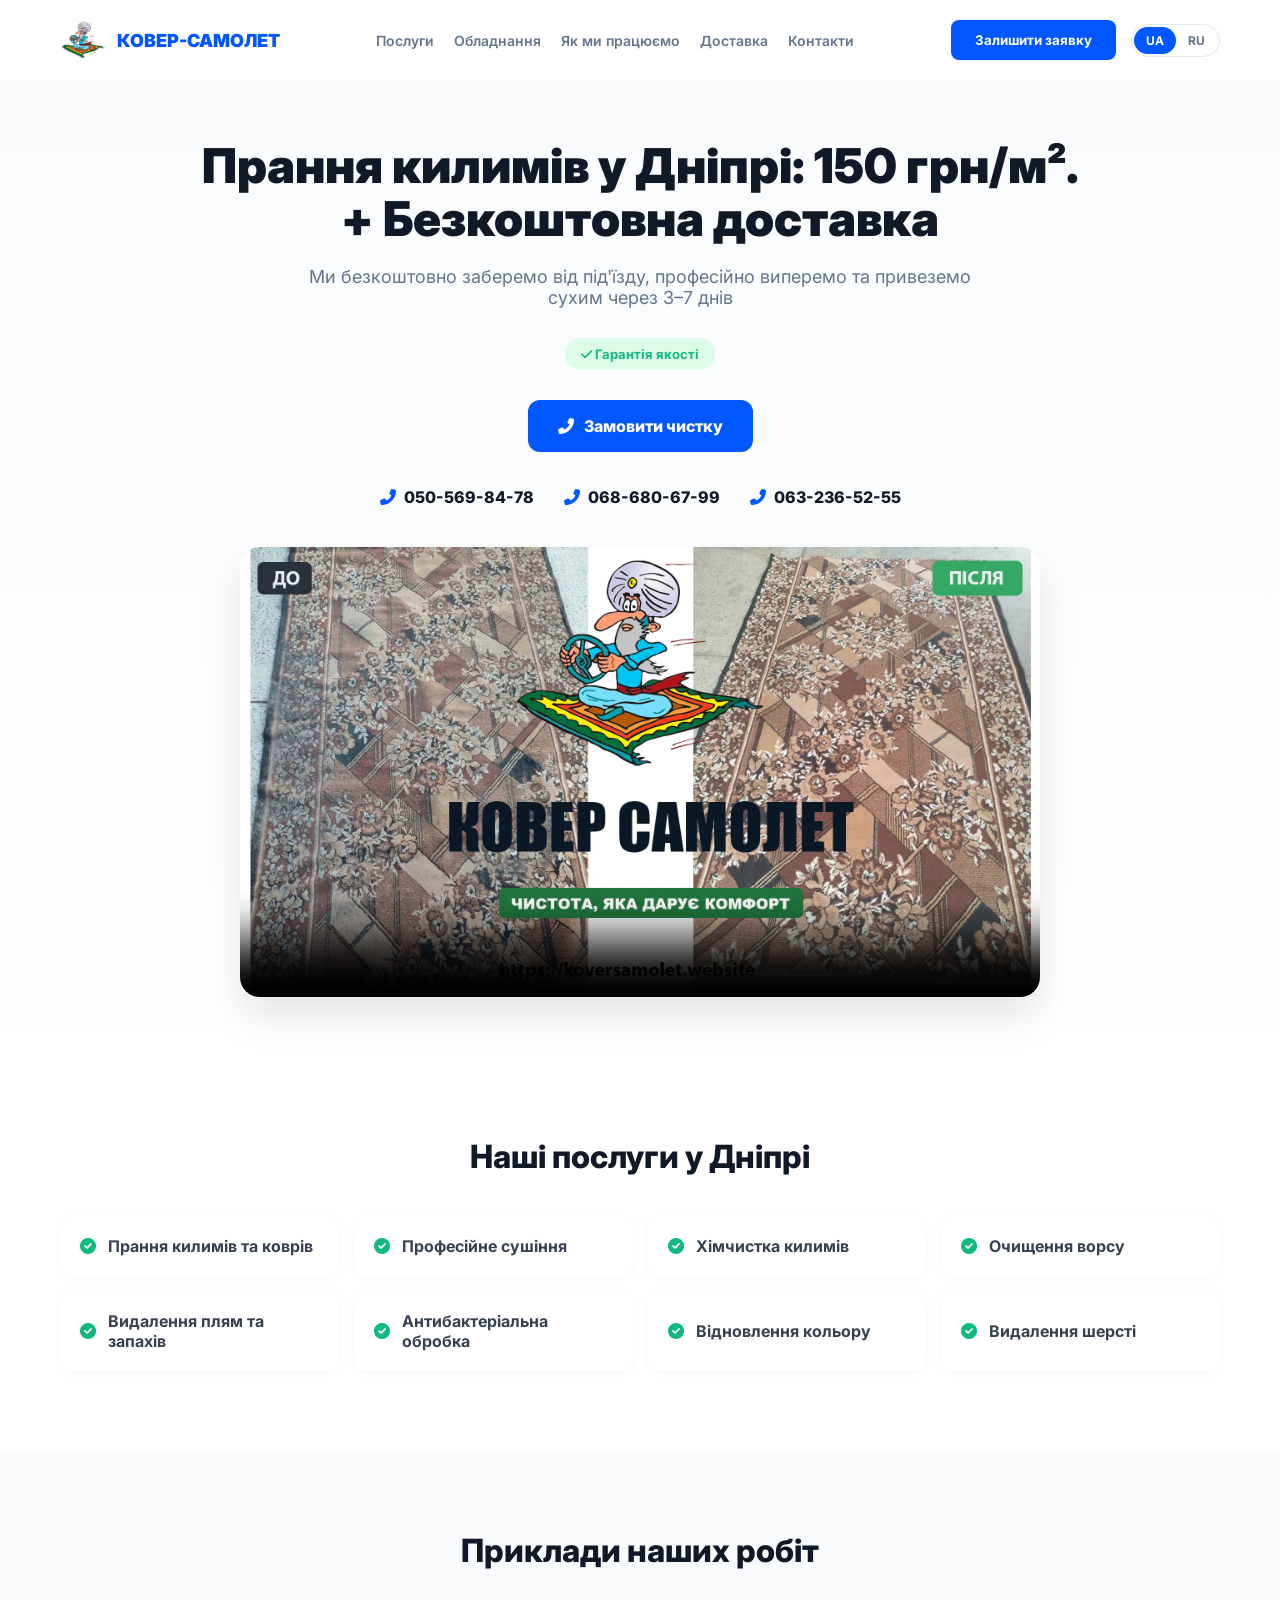
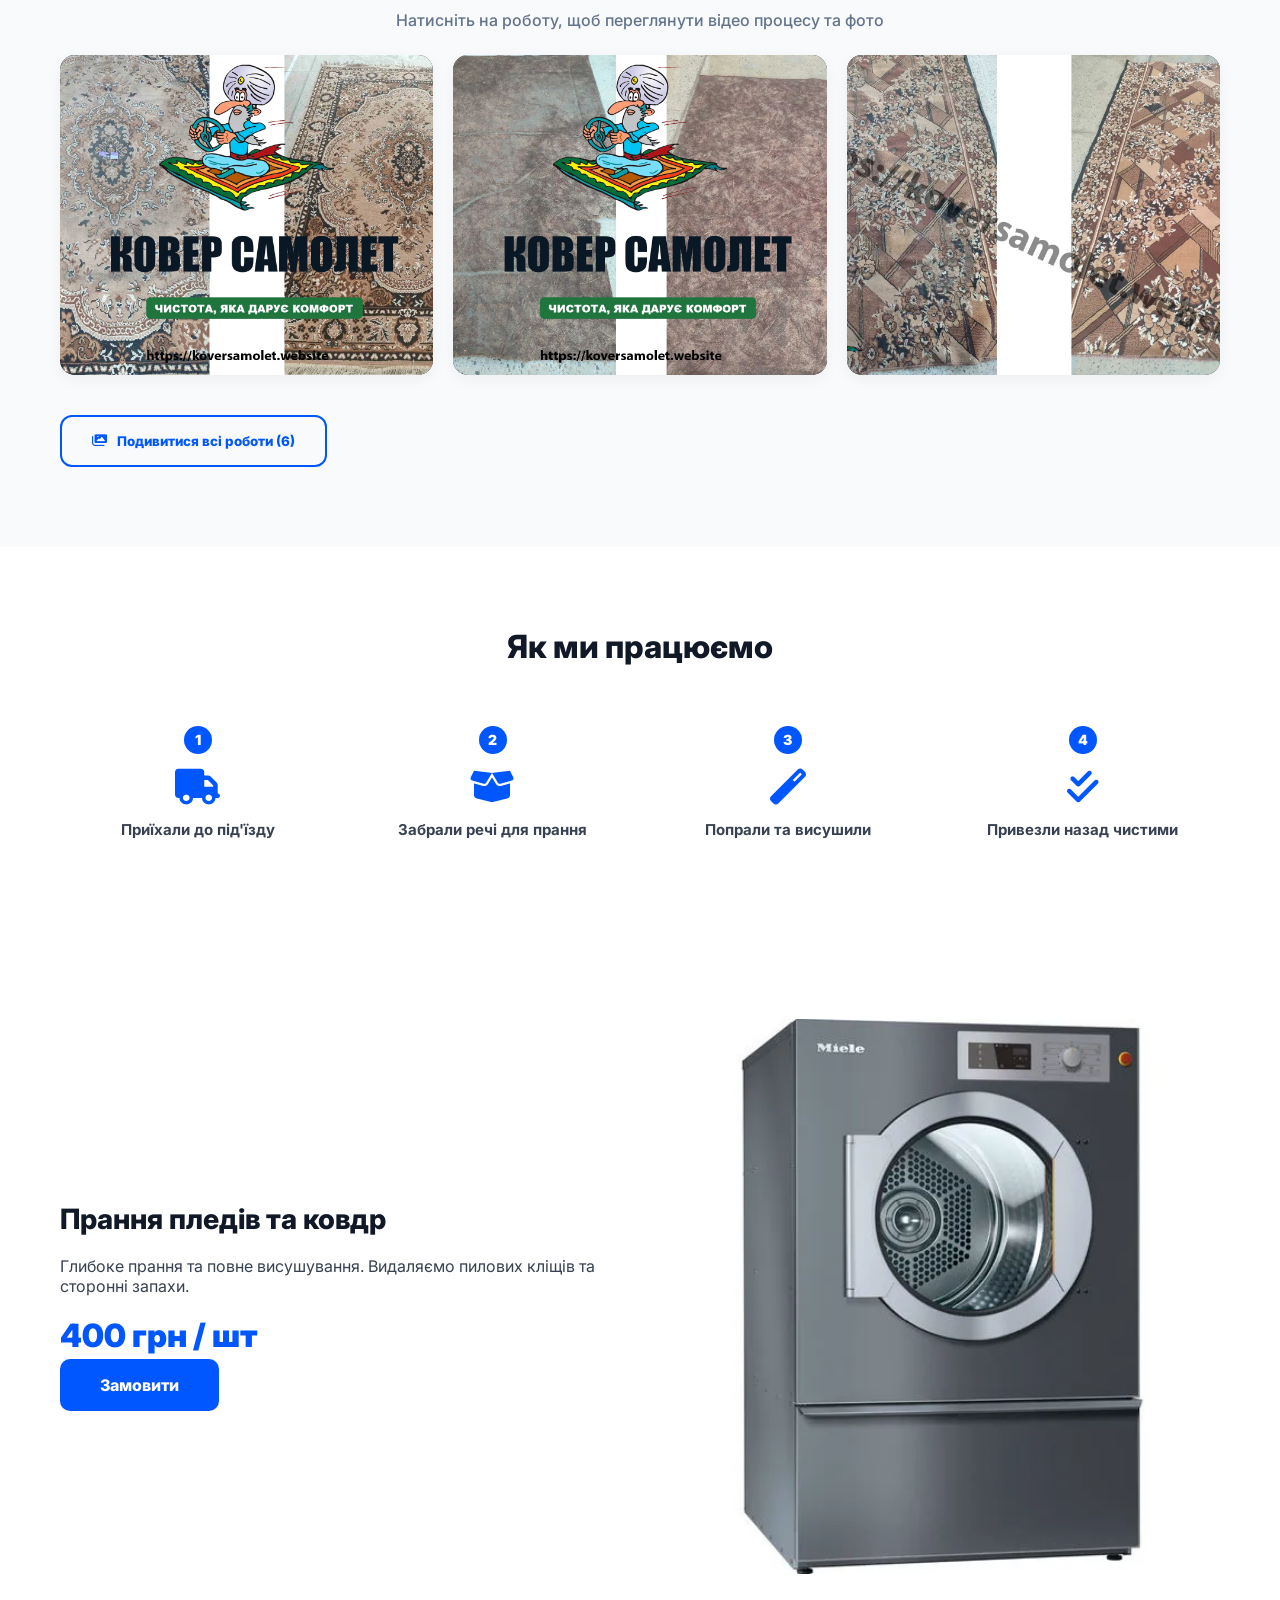
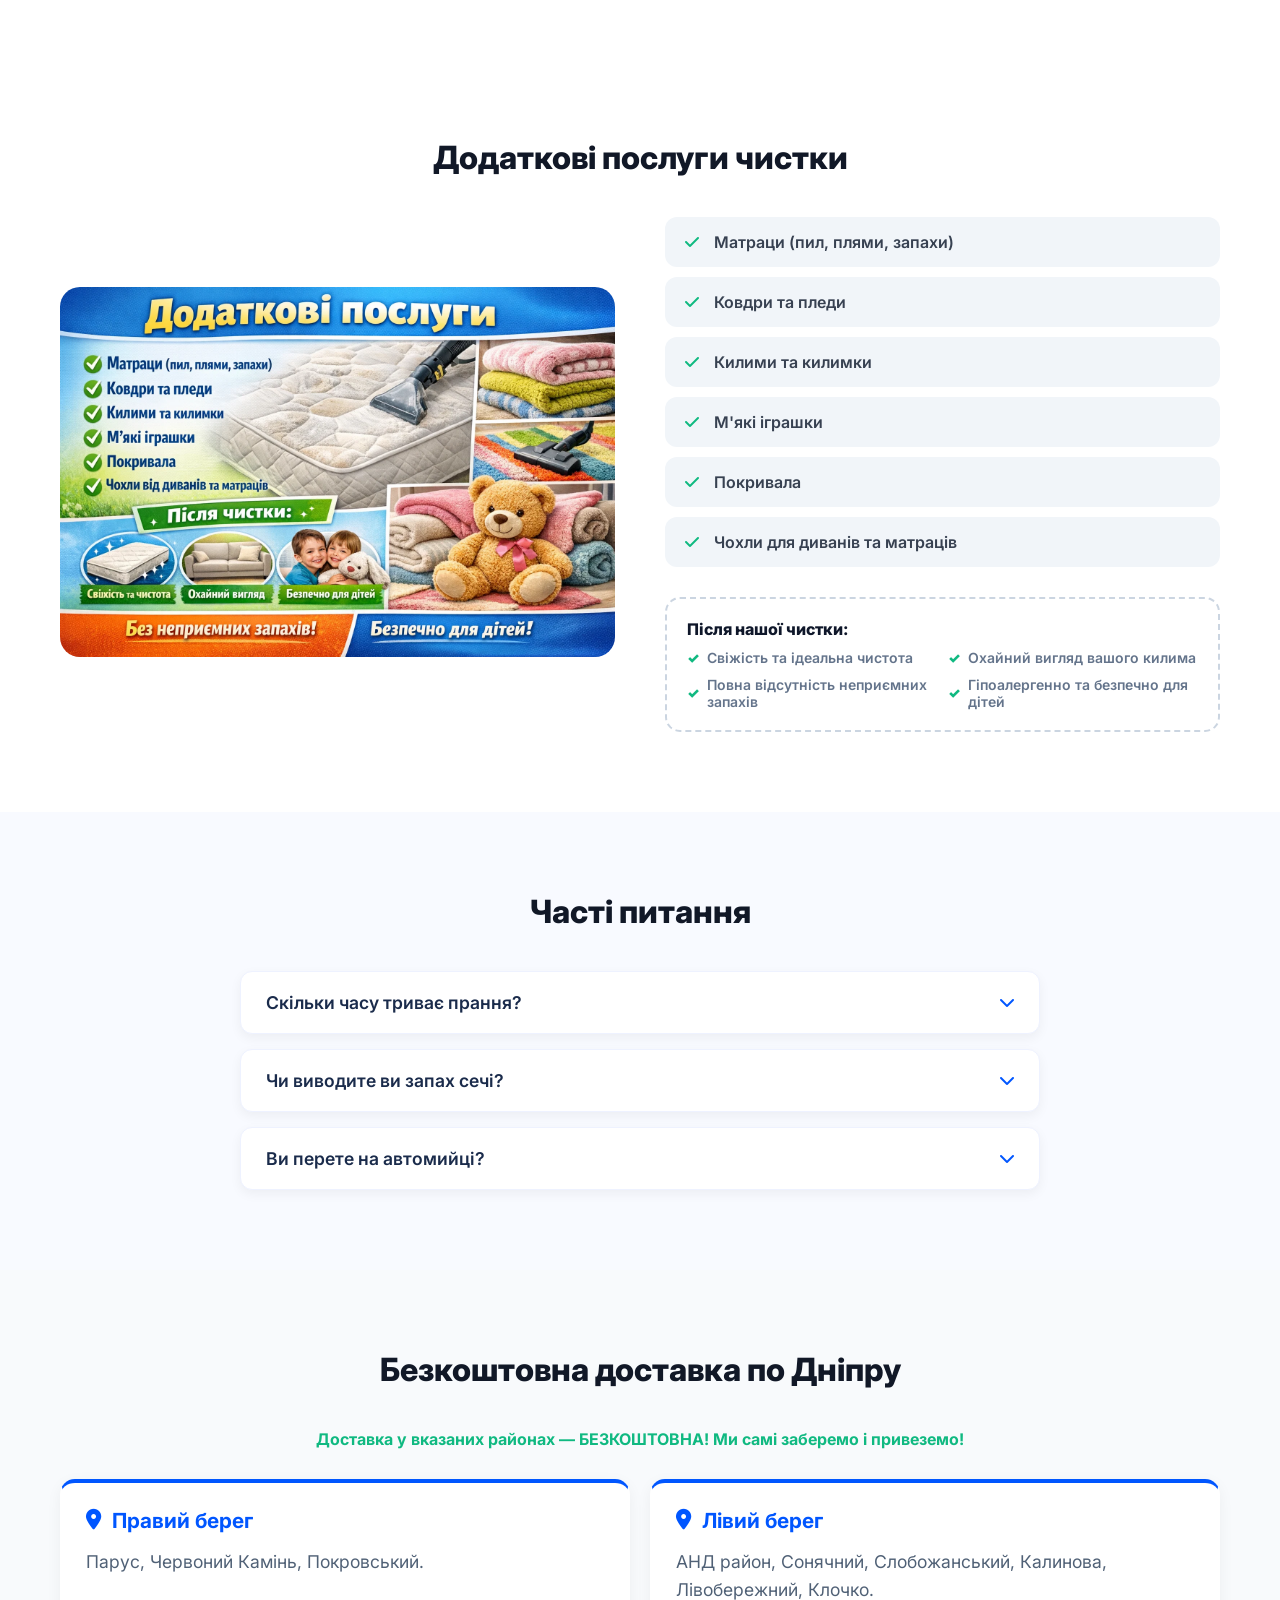
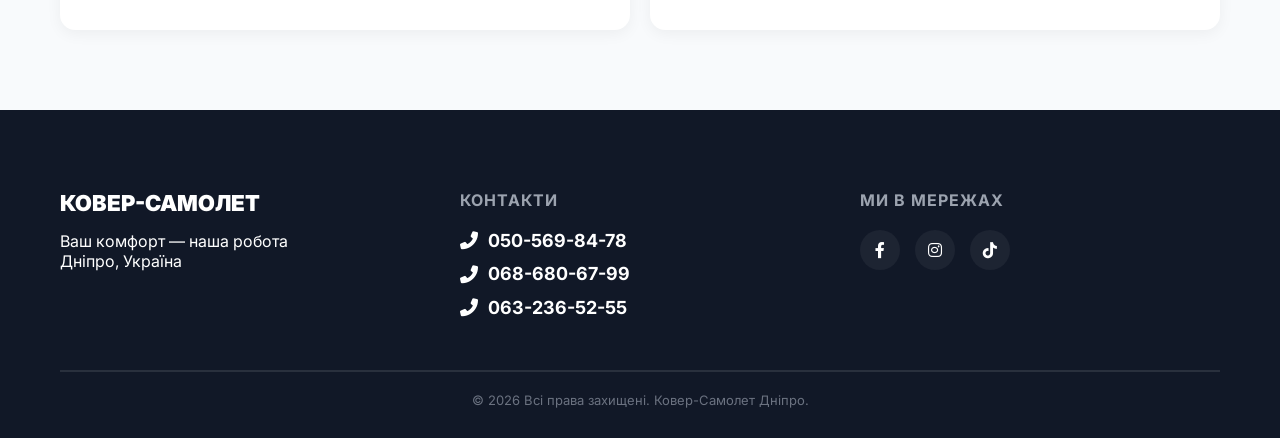
==== commit 8a7261a9: "Update print statement from 'Hello' to 'Goodbye'" ====
--- a/index.html
+++ b/index.html
@@ -4,8 +4,8 @@
     <meta charset="UTF-8">
     <meta name="viewport" content="width=device-width, initial-scale=1.0">
     
-    <title>Прання килимів Дніпро 120 грн/м² | Хімчистка килимів з доставкою</title>
-    <meta name="description" content="Професійне прання килимів у Дніпрі — 120 грн/м². Безкоштовний вивіз та доставка: Лівий берег, Парус, Перемога, Тополя, Калинова, Клочко, пр. Правда. Видаляємо плями та запахи за 3-7 днів!">
+    <title>Прання килимів Дніпро 150 грн/м² | Хімчистка килимів з доставкою</title>
+    <meta name="description" content="Професійне прання килимів у Дніпрі — 150 грн/м². Безкоштовний вивіз та доставка: Лівий берег, Парус, Перемога, Тополя, Калинова, Клочко, пр. Правда. Видаляємо плями та запахи за 3-7 днів!">
     <meta name="keywords" content="прання килимів дніпро, хімчистка килимів дніпро ціна, мийка коврів дніпро, почистити килим дніпро, прання ковдр дніпро, видалення запаху сечі з килима, виведення плям, прання пледів, чистка дитячих іграшок, прання пуховика дніпро, ковер самолет дніпро, прання килимів лівий берег, парус, перемога, тополя, калинова, клочко, проспект правди дніпро">
     
     <link rel="canonical" href="https://koversamolet.website/">
@@ -15,7 +15,7 @@
 
     <meta property="og:type" content="website">
     <meta property="og:url" content="https://koversamolet.website/">
-    <meta property="og:title" content="Прання килимів Дніпро — 120 грн/м² + Безкоштовна доставка">
+    <meta property="og:title" content="Прання килимів Дніпро — 150 грн/м² + Безкоштовна доставка">
     <meta property="og:description" content="Якісна мийка килимів, ковдр та верхнього одягу. Заберемо брудне — привеземо чисте! Працюємо по всьому Дніпру.">
     <meta property="og:image" content="https://koversamolet.website/images/maimlogo.webp">
     <meta property="og:site_name" content="Ковер-Самолет">
@@ -37,7 +37,7 @@
       "@id": "https://koversamolet.website/",
       "url": "https://koversamolet.website/",
       "telephone": "+380505698478",
-      "priceRange": "120 UAH - 400 UAH",
+      "priceRange": "150 UAH - 400 UAH",
       "address": {
         "@type": "PostalAddress",
         "addressLocality": "Дніпро",
@@ -109,13 +109,13 @@
     <section class="hero-section">
         <div class="container text-center">
             <h1 class="hero-h1">
-            Прання килимів у Дніпрі: 120 грн/м².<br>
+            Прання килимів у Дніпрі: 150 грн/м².<br>
             + Безкоштовна доставка
             </h1>
             <p class="hero-subtext">Ми безкоштовно заберемо від під'їзду, професійно виперемо та привеземо сухим через 3–7 днів </p>
             
             <div class="hero-badges">
-                <span class="badge-blue">довгий ворс 150 грн/м²</span>
+                <!-- <span class="badge-blue">довгий ворс 150 грн/м²</span> -->
                 <span class="badge-green"><i class="fas fa-check"></i> Гарантія якості</span>
             </div>
 
